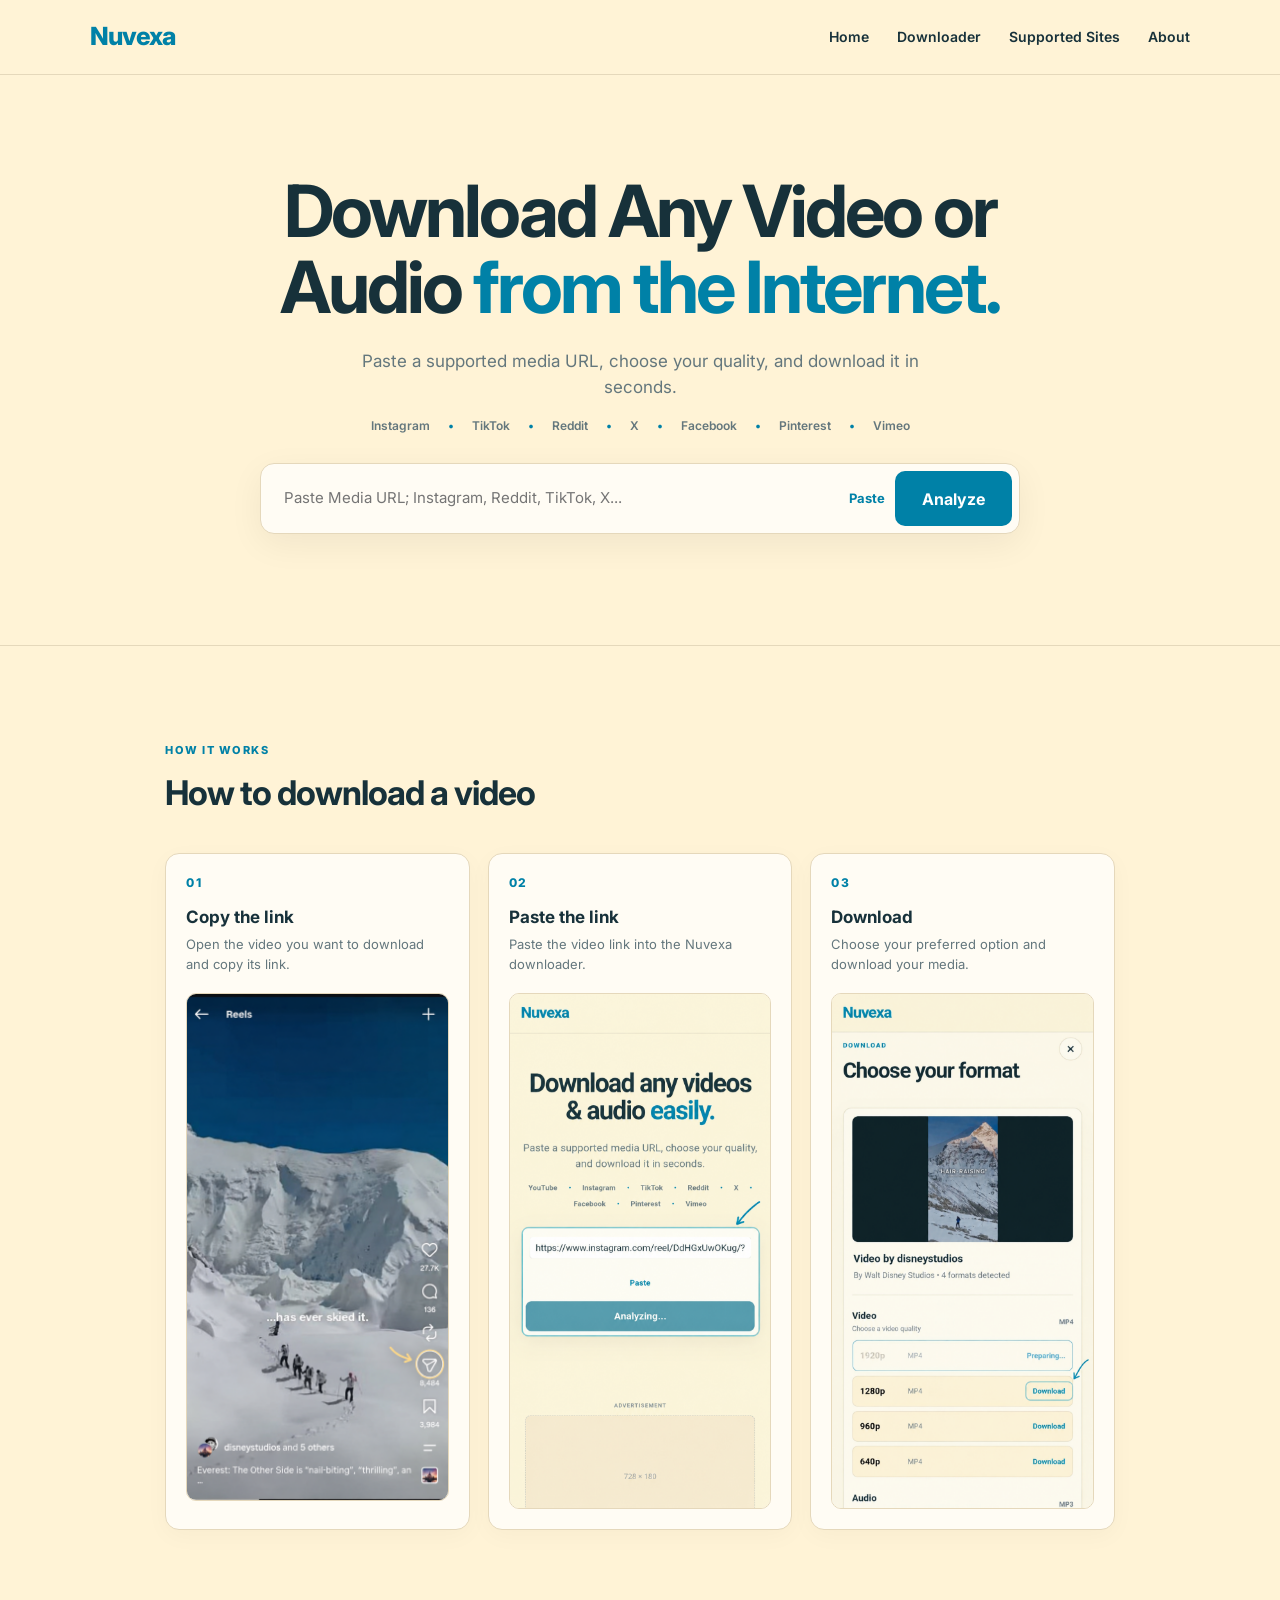
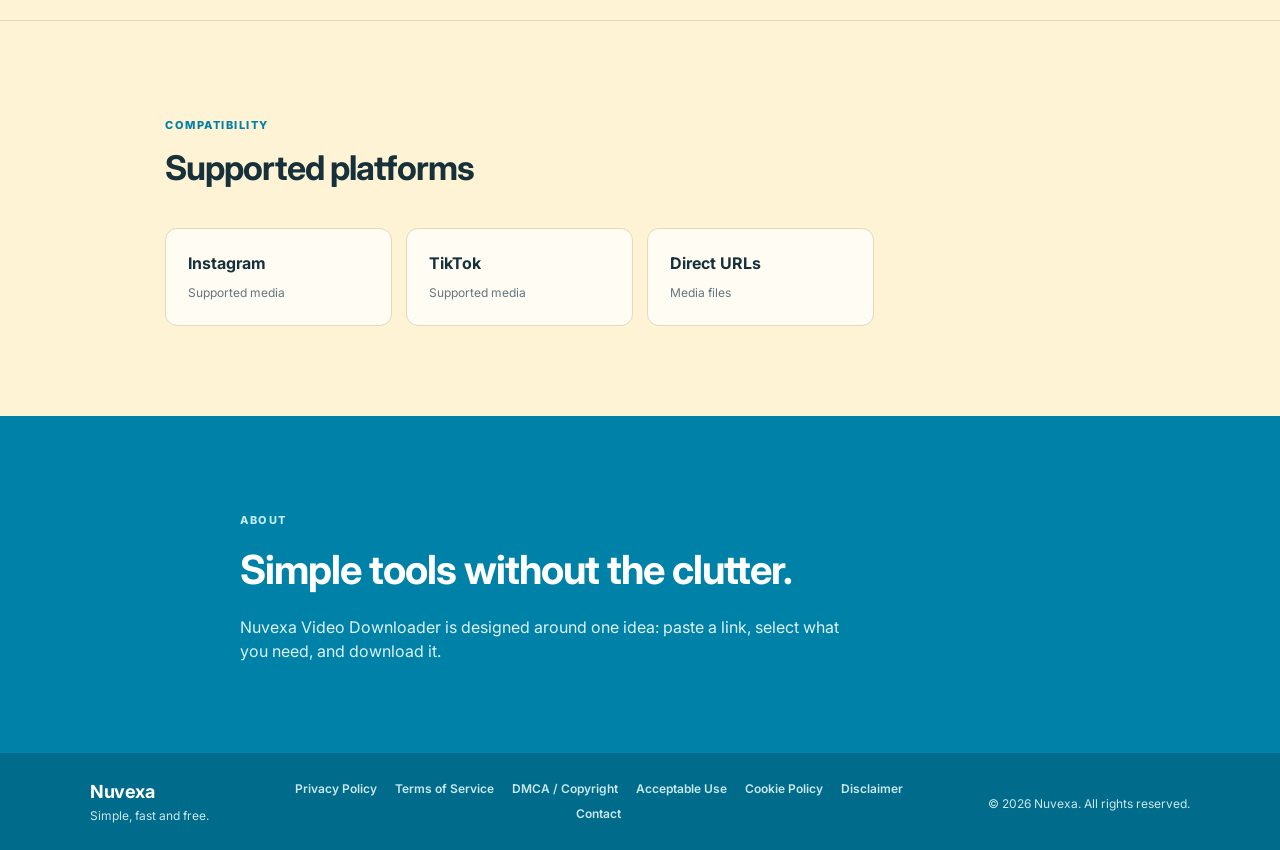
==== index.html @ edac776f "Update hero heading" ====
<!DOCTYPE html>
<html lang="en">

<head>
    <meta charset="UTF-8">
    <meta name="viewport" content="width=device-width, initial-scale=1.0">

    <title>Nuvexa — Download Videos & Audio | No Ads, No Sign Up</title>

    <meta
        name="description"
        content="Download supported videos and audio online with Nuvexa. No ads, no sign-up, and a simple, fast downloading experience."
    >

    <meta name="robots" content="index, follow">
    <meta name="author" content="Nuvexa">

    <link rel="canonical" href="https://nuvexa-video-downloader.onrender.com/">

    <link rel="stylesheet" href="style.css">

    <link rel="icon" type="image/png" href="logo.png">

    <!-- Google Fonts -->
    <link rel="preconnect" href="https://fonts.googleapis.com">
    <link rel="preconnect" href="https://fonts.gstatic.com" crossorigin>
    <link
        href="https://fonts.googleapis.com/css2?family=Inter:wght@400;500;600;700;800&display=swap"
        rel="stylesheet"
    >

    <!-- Open Graph -->
    <meta property="og:type" content="website">
    <meta property="og:title" content="Nuvexa — Download Videos & Audio">
    <meta
        property="og:description"
        content="A simple, fast and ad-free video and audio downloader with no sign-up required."
    >
    <meta property="og:url" content="https://nuvexa-video-downloader.onrender.com/">
    <meta property="og:site_name" content="Nuvexa">

    <!-- Google Analytics -->
    <script async src="https://www.googletagmanager.com/gtag/js?id=G-RE4LP6J27V"></script>

    <script>
        window.dataLayer = window.dataLayer || [];

        function gtag() {
            dataLayer.push(arguments);
        }

        gtag('js', new Date());
        gtag('config', 'G-RE4LP6J27V');
    </script>
</head>

<body>

    <!-- NAVBAR -->
    <header class="navbar">
        <div class="nav-container">

            <a href="#" class="logo">
                Nuvexa
            </a>

            <nav class="nav-links">
                <a href="#home">Home</a>
                <a href="#downloader">Downloader</a>
                <a href="#supported">Supported Sites</a>
                <a href="#about">About</a>
            </nav>

        </div>
    </header>


    <!-- HERO -->
    <main id="home">

        <section class="hero">

            <div class="hero-content">

                <h1>
                    Download Any Video or Audio
                    <span>from the Internet.</span>
                </h1>

                <p>
                    Paste a supported media URL, choose your quality,
                    and download it in seconds.
                </p>

                <div class="supported-inline">
                    <span>Instagram</span>
                    <span>TikTok</span>
                    <span>Reddit</span>
                    <span>X</span>
                    <span>Facebook</span>
                    <span>Pinterest</span>
                    <span>Vimeo</span>
                </div>


                <!-- URL SEARCH -->
                <div class="url-box" id="downloader">

    <input
        type="text"
        id="urlInput"
        placeholder="Paste Media URL; Instagram, Reddit, TikTok, X..."
        autocomplete="off"
    >

    <button
        type="button"
        id="pasteBtn"
        class="paste-button"
    >
        Paste
    </button>

    <button
        type="button"
        id="analyzeBtn"
    >
        Analyze
    </button>

</div>

                <p class="input-note"></p>

            </div>

        </section>


        <!-- DOWNLOAD RESULTS -->
        <!-- Hidden until Analyze succeeds -->
        <section
            class="results-section"
            id="results"
            style="display: none;"
        >

            <div class="section-container">

                <div class="section-heading results-heading">

                    <div>
                        <span>DOWNLOAD</span>

                        <h2>
                            Choose your format
                        </h2>
                    </div>

                    <!-- Back to URL search -->
                    <button
                        class="close-results"
                        id="closeResults"
                        type="button"
                        aria-label="Back to search"
                    >
                        ×
                    </button>

                </div>


                <div class="media-card">

                    <!-- VIDEO PREVIEW -->
                    <div class="preview-player">

                        <video
                            id="mediaPlayer"
                            controls
                            playsinline
                            preload="metadata"
                        ></video>

                        <div
                            class="player-placeholder"
                            id="playerPlaceholder"
                        >

                            <div class="player-placeholder-icon">
                                ▶
                            </div>

                            <span>
                                Preview will appear here
                            </span>

                        </div>

                    </div>


                    <!-- MEDIA INFO -->
                    <div class="media-info">

                        <h3 id="mediaTitle">
                            Media title
                        </h3>

                        <p id="mediaDetails">
                            Media details
                        </p>

                    </div>


                    <!-- VIDEO DOWNLOADS -->
                    <div class="download-group">

                        <div class="group-title">

                            <div>
                                <h3>Video</h3>

                                <span>
                                    Choose a video quality
                                </span>
                            </div>

                            <strong>
                                MP4
                            </strong>

                        </div>

                        <div class="download-options">
                            <!-- Generated by JavaScript -->
                        </div>

                    </div>


                    <!-- AUDIO DOWNLOADS -->
                    <div class="download-group">

                        <div class="group-title">

                            <div>
                                <h3>Audio</h3>

                                <span>
                                    Extract audio from the media
                                </span>
                            </div>

                            <strong>
                                MP3
                            </strong>

                        </div>

                        <div class="download-options">
                            <!-- Generated by JavaScript -->
                        </div>

                    </div>

                </div>

            </div>

        </section>


        <!-- HOW TO DOWNLOAD -->
<section class="how-to-section" id="how-to">
    <div class="section-container">

        <div class="section-heading">
            <span>HOW IT WORKS</span>
            <h2>How to download a video</h2>
        </div>

        <div class="how-to-grid">

            <!-- STEP 01 -->
            <div class="how-to-card">
                <div class="step-number">01</div>

                <div class="step-content">
                    <h3>Copy the link</h3>
                    <p>Open the video you want to download and copy its link.</p>
                </div>

                <div class="step-image">
                    <img
                        src="images/how-to-copy-link.png"
                        alt="Copy a video link"
                    >
                </div>
            </div>

            <!-- STEP 02 -->
            <div class="how-to-card">
                <div class="step-number">02</div>

                <div class="step-content">
                    <h3>Paste the link</h3>
                    <p>Paste the video link into the Nuvexa downloader.</p>
                </div>

                <div class="step-image">
                    <img
                        src="images/how-to-paste-link.png"
                        alt="Paste a video link into Nuvexa"
                    >
                </div>
            </div>

            <!-- STEP 03 -->
            <div class="how-to-card">
                <div class="step-number">03</div>

                <div class="step-content">
                    <h3>Download</h3>
                    <p>Choose your preferred option and download your media.</p>
                </div>

                <div class="step-image">
                    <img
                        src="images/how-to-download.png"
                        alt="Download a video from Nuvexa"
                    >
                </div>
            </div>

        </div>
    </div>
</section>


        <!-- SUPPORTED SITES -->
        <section
            class="supported-section"
            id="supported"
        >

            <div class="section-container">

                <div class="section-heading">

                    <span>
                        COMPATIBILITY
                    </span>

                    <h2>
                        Supported platforms
                    </h2>

                </div>


                <div class="platform-grid">


                    <div class="platform-card">
                        <strong>Instagram</strong>
                        <span>Supported media</span>
                    </div>

                    <div class="platform-card">
                        <strong>TikTok</strong>
                        <span>Supported media</span>
                    </div>

                    <div class="platform-card">
                        <strong>Direct URLs</strong>
                        <span>Media files</span>
                    </div>

                </div>

            </div>

        </section>


        <!-- ABOUT -->
        <section
            class="about-section"
            id="about"
        >

            <div class="section-container about-content">

                <span>
                    ABOUT
                </span>

                <h2>
                    Simple tools without the clutter.
                </h2>

                <p>
                    Nuvexa Video Downloader is designed around one idea:
                    paste a link, select what you need,
                    and download it.
                </p>

            </div>

        </section>

    </main>


    <!-- FOOTER -->
    <footer>

        <div class="footer-container">

            <div class="footer-brand">

                <strong>
                    Nuvexa
                </strong>

                <span>
                    Simple, fast and free.
                </span>

            </div>


            <div class="footer-links">

                <a href="privacy.html">
                    Privacy Policy
                </a>

                <a href="terms.html">
                    Terms of Service
                </a>

                <a href="copyright.html">
                    DMCA / Copyright
                </a>

                <a href="acceptable-use.html">
                    Acceptable Use
                </a>

                <a href="cookies.html">
                    Cookie Policy
                </a>

                <a href="disclaimer.html">
                    Disclaimer
                </a>

                <a href="contact.html">
                    Contact
                </a>

            </div>


            <div class="footer-bottom">

                <span>
                    © 2026 Nuvexa. All rights reserved.
                </span>

            </div>

        </div>

    </footer>


    <script src="script.js"></script>

</body>

</html>
---- style.css ----
/* =========================
   VARIABLES
========================= */

:root {
    --cream: #FFF3D6;
    --cream-dark: #F5E4BE;
    --blue: #0081A7;
    --blue-dark: #006B8A;
    --text: #17313A;
    --muted: #64777D;
    --white: #FFFCF4;
    --border: #E5D8BB;
}


/* =========================
   RESET
========================= */

* {
    margin: 0;
    padding: 0;
    box-sizing: border-box;
}

html {
    scroll-behavior: smooth;
}

body {
    font-family: "Inter", sans-serif;
    background: var(--cream);
    color: var(--text);
    line-height: 1.5;
}
button,
input {
    font: inherit;
}

a {
    color: inherit;
    text-decoration: none;
}


/* =========================
   NAVBAR
========================= */

.navbar {
    width: 100%;
    background: var(--cream);
    border-bottom: 1px solid var(--border);

    position: sticky;
    top: 0;
    z-index: 100;
}

.nav-container {
    max-width: 1150px;
    margin: auto;
    padding: 18px 25px;

    display: flex;
    align-items: center;
    justify-content: space-between;
}

.logo {
    color: var(--blue);

    font-size: 25px;
    font-weight: 800;
    letter-spacing: -1px;
}

.nav-links {
    display: flex;
    gap: 28px;
}

.nav-links a {
    color: var(--text);

    font-size: 14px;
    font-weight: 600;
}

.nav-links a:hover {
    color: var(--blue);
}


/* =========================
   HERO
========================= */

.hero {
    min-height: 570px;

    display: flex;
    align-items: center;
    justify-content: center;

    padding: 80px 25px;
}

.hero-content {
    width: 100%;
    max-width: 850px;

    text-align: center;
}

.badge {
    display: inline-block;

    padding: 7px 13px;
    margin-bottom: 22px;

    border-radius: 50px;

    background: #D9F0F3;
    color: var(--blue);

    font-size: 12px;
    font-weight: 800;
    letter-spacing: 1px;
}

.hero h1 {
    max-width: 750px;
    margin: auto;

    font-size: clamp(42px, 7vw, 72px);
    line-height: 1.05;
    letter-spacing: -3px;
}

.hero h1 span {
    color: var(--blue);
}

.hero p {
    max-width: 600px;

    margin: 25px auto 35px;

    color: var(--muted);

    font-size: 17px;
}


/* =========================
   SUPPORTED PLATFORMS INLINE
========================= */

.supported-inline {
    display: flex;
    justify-content: center;
    align-items: center;
    flex-wrap: wrap;

    gap: 8px 18px;

    margin: -18px auto 28px;

    color: var(--muted);

    font-size: 12px;
    font-weight: 600;
}

.supported-inline span:not(:last-child)::after {
    content: "•";

    margin-left: 18px;

    color: var(--blue);
}


/* =========================
   URL BOX
========================= */

.url-box {
    max-width: 760px;
    margin: auto;

    padding: 7px;

    display: flex;

    background: var(--white);

    border: 1px solid var(--border);
    border-radius: 14px;

    box-shadow: 0 10px 35px rgba(0, 0, 0, 0.06);
}

.url-box input {
    flex: 1;

    min-width: 0;

    padding: 16px;

    border: none;
    outline: none;

    background: transparent;

    color: var(--text);

    font-size: 15px;
}

.url-box button {
    padding: 0 27px;

    border: none;
    border-radius: 10px;

    background: var(--blue);
    color: white;

    font-weight: 700;

    cursor: pointer;

    transition: 0.2s;
}

.url-box button:hover {
    background: var(--blue-dark);
}

.url-box button:disabled {
    opacity: 0.65;
    cursor: wait;
}

.input-note {
    margin-top: 12px !important;
    margin-bottom: 0 !important;

    font-size: 12px !important;
}


/* =========================
   GENERAL SECTIONS
========================= */

.section-container {
    max-width: 1000px;
    margin: auto;

    padding: 90px 25px;
}

.section-heading {
    margin-bottom: 35px;
}

.section-heading span,
.about-content > span {
    color: var(--blue);

    font-size: 11px;
    font-weight: 800;
    letter-spacing: 1.5px;
}

.section-heading h2 {
    margin-top: 7px;

    font-size: 34px;
    letter-spacing: -1px;
}


/* =========================
   RESULTS
========================= */

.results-section {
    background: #FFF9EA;

    border-top: 1px solid var(--border);
    border-bottom: 1px solid var(--border);
}


/* =========================
   RESULTS HEADING
========================= */

.results-heading {
    display: flex;
    align-items: center;
    justify-content: space-between;

    gap: 20px;
}


/* =========================
   CLOSE / BACK BUTTON
========================= */

.close-results {
    width: 42px;
    height: 42px;

    flex-shrink: 0;

    display: flex;
    align-items: center;
    justify-content: center;

    border: 1px solid var(--border);
    border-radius: 50%;

    background: var(--white);
    color: var(--text);

    font-size: 27px;
    font-weight: 400;
    line-height: 1;

    cursor: pointer;

    transition:
        background 0.2s ease,
        border-color 0.2s ease,
        color 0.2s ease,
        transform 0.2s ease;
}

.close-results:hover {
    background: var(--cream);

    border-color: var(--blue);

    color: var(--blue);

    transform: rotate(90deg);
}

.close-results:active {
    transform: rotate(90deg) scale(0.94);
}


/* =========================
   MEDIA CARD
========================= */

.media-card {
    max-width: 850px;
    margin: auto;

    padding: 24px;

    background: var(--white);

    border: 1px solid var(--border);
    border-radius: 18px;

    box-shadow: 0 8px 30px rgba(0, 0, 0, 0.04);
}


/* =========================
   VIDEO PLAYER
========================= */

.preview-player {
    position: relative;

    width: 100%;
    aspect-ratio: 16 / 9;

    overflow: hidden;

    background: #10262D;

    border-radius: 14px;
}

.preview-player video {
    width: 100%;
    height: 100%;

    display: block;

    object-fit: contain;

    background: #10262D;
}

.player-placeholder {
    position: absolute;
    inset: 0;

    display: flex;
    flex-direction: column;
    align-items: center;
    justify-content: center;

    gap: 12px;

    background: #10262D;

    color: #D8E7E9;

    pointer-events: none;
}

.player-placeholder-icon {
    width: 58px;
    height: 58px;

    display: flex;
    align-items: center;
    justify-content: center;

    padding-left: 3px;

    border-radius: 50%;

    background: var(--blue);

    color: white;

    font-size: 22px;
}

.player-placeholder span {
    font-size: 13px;
}


/* =========================
   MEDIA INFO
========================= */

.media-info {
    padding: 22px 2px 24px;

    border-bottom: 1px solid var(--border);
}

.media-info h3 {
    margin-bottom: 6px;

    font-size: 20px;
    line-height: 1.3;
}

.media-info p {
    color: var(--muted);

    font-size: 13px;
}


/* =========================
   DOWNLOAD GROUP
========================= */

.download-group {
    padding-top: 24px;
}

.group-title {
    display: flex;
    justify-content: space-between;
    align-items: center;

    margin-bottom: 10px;
}

.group-title h3 {
    font-size: 15px;
}

.group-title span {
    display: block;

    margin-top: 2px;

    color: var(--muted);

    font-size: 11px;
}

.group-title > strong {
    color: var(--muted);

    font-size: 11px;
    font-weight: 700;
}


/* =========================
   DOWNLOAD OPTIONS
========================= */

.download-options {
    display: flex;
    flex-direction: column;

    gap: 7px;
}

.download-option {
    width: 100%;
    min-height: 52px;

    padding: 10px 14px;

    display: flex;
    align-items: center;
    justify-content: space-between;

    background: var(--cream);

    border: 1px solid var(--border);
    border-radius: 9px;

    cursor: pointer;

    text-align: left;

    transition:
        border-color 0.2s,
        background 0.2s,
        transform 0.2s;
}

.download-option:hover {
    border-color: var(--blue);

    background: #FFF8E8;

    transform: translateX(2px);
}

.download-option:disabled {
    opacity: 0.6;

    cursor: wait;

    transform: none;
}

.download-option > div {
    display: flex;
    align-items: center;

    gap: 12px;
}

.download-option strong {
    min-width: 75px;

    font-size: 14px;
}

.download-option small {
    color: var(--muted);

    font-size: 11px;
}

.download-option > span {
    color: var(--blue);

    font-size: 12px;
    font-weight: 700;
}


/* =========================
   ADVERTISEMENT
========================= */

.ad-section {
    padding: 35px 25px;

    background: var(--cream);
}

.ad-container {
    max-width: 850px;
    margin: auto;

    text-align: center;
}

.ad-container > span {
    display: block;

    margin-bottom: 8px;

    color: #8A9699;

    font-size: 9px;
    font-weight: 700;
    letter-spacing: 1px;
}

.ad-placeholder {
    min-height: 200px;

    display: flex;
    align-items: center;
    justify-content: center;

    border: 1px dashed #BCCACC;
    border-radius: 8px;

    background: #F8EACB;

    color: #9AA6A8;

    font-size: 12px;
}


/* =========================
   SUPPORTED PLATFORMS
========================= */

.platform-grid {
    display: grid;

    grid-template-columns: repeat(4, 1fr);

    gap: 14px;
}

.platform-card {
    padding: 22px;

    background: var(--white);

    border: 1px solid var(--border);
    border-radius: 12px;
}

.platform-card strong {
    display: block;

    margin-bottom: 4px;
}

.platform-card span {
    color: var(--muted);

    font-size: 12px;
}


/* =========================
   ABOUT
========================= */

.about-section {
    background: var(--blue);

    color: white;
}

.about-content {
    max-width: 850px;
}

.about-content > span {
    color: #BCECF5;
}

.about-content h2 {
    max-width: 650px;

    margin: 10px 0 15px;

    font-size: 40px;
    letter-spacing: -1px;
}

.about-content p {
    max-width: 600px;

    color: #DDF3F7;
}


/* =========================
   FOOTER
========================= */

footer {
    background: #006B8A;

    color: white;
}

.footer-container {
    max-width: 1150px;
    margin: auto;

    padding: 25px;

    display: flex;
    justify-content: space-between;
    align-items: center;
}

.footer-container span {
    color: #C8E8ED;

    font-size: 12px;
}


/* =========================
   MOBILE
========================= */

@media (max-width: 700px) {

    .nav-container {
        padding: 15px 18px;
    }

    .nav-links {
        display: none;
    }


    .hero {
        min-height: 520px;

        padding: 60px 18px;
    }

    .hero h1 {
        letter-spacing: -2px;
    }


    .url-box {
        flex-direction: column;

        gap: 7px;

        padding: 7px;
    }

    .url-box button {
        min-height: 50px;
    }


    .section-container {
        padding: 65px 18px;
    }


    /* Results */

    .results-heading {
        align-items: flex-start;
    }

    .close-results {
        width: 38px;
        height: 38px;

        font-size: 24px;
    }


    .media-card {
        padding: 14px;

        border-radius: 14px;
    }

    .preview-player {
        border-radius: 10px;
    }


    .media-info {
        padding: 18px 2px 20px;
    }

    .media-info h3 {
        font-size: 17px;
    }


    .download-option {
        min-height: 50px;

        padding: 9px 12px;
    }

    .download-option strong {
        min-width: 65px;
    }


    .platform-grid {
        grid-template-columns: 1fr 1fr;
    }


    .about-content h2 {
        font-size: 32px;
    }


    .footer-container {
        flex-direction: column;

        gap: 10px;

        text-align: center;
    }

}

/* =========================
   MORE VIDEO QUALITIES
   ========================= */

.more-quality-button {
    width: 100%;
    min-height: 42px;
    margin-top: 6px;
    padding: 9px 14px;

    background: transparent;
    border: 1px solid var(--border);
    border-radius: 9px;

    color: var(--blue);
    font-size: 13px;
    font-weight: 700;

    cursor: pointer;

    transition:
        background 0.2s ease,
        border-color 0.2s ease;
}

.more-quality-button:hover {
    background: var(--cream);
    border-color: var(--blue);
}

.more-quality-options {
    display: flex;
    flex-direction: column;
    gap: 7px;
    margin-top: 7px;
}

/* =========================
   LEGAL PAGES
========================= */

.legal-section {
    min-height: calc(100vh - 160px);

    background: var(--cream);
}

.legal-content {
    max-width: 850px;
}

.legal-content > span {
    display: block;

    margin-bottom: 8px;

    color: var(--blue);

    font-size: 11px;
    font-weight: 800;
    letter-spacing: 1.5px;
}

.legal-content h1 {
    margin-bottom: 8px;

    font-size: clamp(38px, 6vw, 58px);
    line-height: 1.08;
    letter-spacing: -2px;
}

.legal-updated {
    margin-bottom: 45px;

    color: var(--muted);

    font-size: 13px;
}

.legal-content h2 {
    margin-top: 38px;
    margin-bottom: 12px;

    font-size: 21px;
    line-height: 1.3;
}

.legal-content p {
    max-width: 760px;

    margin-bottom: 16px;

    color: var(--muted);

    font-size: 14px;
    line-height: 1.75;
}

.legal-content ul {
    max-width: 760px;

    margin: 0 0 18px 20px;

    color: var(--muted);

    font-size: 14px;
    line-height: 1.75;
}

.legal-content li {
    margin-bottom: 8px;
}

.legal-content a {
    color: var(--blue);

    font-weight: 600;
}

.legal-content a:hover {
    color: var(--blue-dark);

    text-decoration: underline;
}


/* =========================
   LEGAL FOOTER
========================= */

.footer-brand {
    display: flex;
    flex-direction: column;
    gap: 2px;
}

.footer-brand strong {
    font-size: 18px;
    letter-spacing: -0.5px;
}

.footer-links {
    display: flex;
    flex-wrap: wrap;
    justify-content: center;

    gap: 7px 18px;

    max-width: 650px;
}

.footer-links a {
    color: #C8E8ED;

    font-size: 12px;
    font-weight: 600;

    transition: color 0.2s ease;
}

.footer-links a:hover {
    color: white;
}

.footer-bottom {
    text-align: right;
}

.footer-bottom span {
    white-space: nowrap;
}


/* =========================
   LEGAL MOBILE
========================= */

@media (max-width: 700px) {

    .legal-section {
        min-height: auto;
    }

    .legal-content h1 {
        letter-spacing: -1.5px;
    }

    .legal-updated {
        margin-bottom: 35px;
    }

    .legal-content h2 {
        margin-top: 32px;

        font-size: 19px;
    }

    .legal-content p,
    .legal-content ul {
        font-size: 13px;
    }

    .footer-links {
        gap: 8px 14px;
    }

    .footer-bottom {
        text-align: center;
    }

    .footer-bottom span {
        white-space: normal;
    }

}

/* =========================
   PASTE BUTTON
========================= */

.paste-button {
    padding: 0 10px;

    border: none;
    border-radius: 0;

    background: transparent;
    color: var(--blue);

    font-size: 13px;
    font-weight: 700;

    cursor: pointer;

    transition: color 0.2s ease;
}

.paste-button:hover {
    background: transparent;
    color: var(--blue-dark);
}

.paste-button:active {
    transform: scale(0.97);
}


/* =========================
   PASTE BUTTON - MOBILE
========================= */

@media (max-width: 700px) {

    .paste-button {
        width: 100%;
        min-height: 45px;

        border: none;
    }

}

/* =========================
   PASTE TEXT BUTTON
========================= */

.url-box .paste-button {
    min-width: auto;
    padding: 0 10px;

    border: none;
    border-radius: 0;

    background: transparent;
    color: var(--blue);

    font-size: 13px;
    font-weight: 700;

    cursor: pointer;

    transition: color 0.2s ease;
}

.url-box .paste-button:hover {
    background: transparent;
    border: none;
    color: var(--blue-dark);
}

.url-box .paste-button:active {
    transform: scale(0.97);
}


/* Mobile */

@media (max-width: 700px) {

    .url-box .paste-button {
        width: 100%;
        min-height: 45px;
        padding: 0;

        background: transparent;
        border: none;
    }

    .url-box .paste-button:hover {
        background: transparent;
        border: none;
    }

}

 /* =========================
    HOW TO DOWNLOAD
 ========================= */

.how-to-section {
    background: var(--cream);
    border-top: 1px solid var(--border);
    border-bottom: 1px solid var(--border);
}

.how-to-grid {
    display: grid;
    grid-template-columns: repeat(3, 1fr);
    gap: 18px;
}

.how-to-card {
    padding: 20px;
    background: var(--white);
    border: 1px solid var(--border);
    border-radius: 14px;
    box-shadow: 0 6px 24px rgba(0, 0, 0, 0.03);
}

.step-number {
    margin-bottom: 14px;
    color: var(--blue);
    font-size: 12px;
    font-weight: 800;
    letter-spacing: 1.5px;
}

.step-content h3 {
    margin-bottom: 6px;
    font-size: 17px;
    line-height: 1.3;
}

.step-content p {
    margin-bottom: 18px;
    color: var(--muted);
    font-size: 13px;
    line-height: 1.6;
}

.step-image {
    width: 100%;
    overflow: hidden;
    border: 1px solid var(--border);
    border-radius: 10px;
    background: #F8EACB;
}

.step-image img {
    width: 100%;
    height: auto;
    display: block;
}

/* =========================
   HOW TO DOWNLOAD - MOBILE
 ========================= */

@media (max-width: 700px) {

    .how-to-grid {
        grid-template-columns: 1fr;
        gap: 14px;
    }

    .how-to-card {
        padding: 16px;
    }

    .step-number {
        margin-bottom: 10px;
    }

    .step-content h3 {
        font-size: 16px;
    }

    .step-content p {
        margin-bottom: 14px;
        font-size: 12px;
    }
}
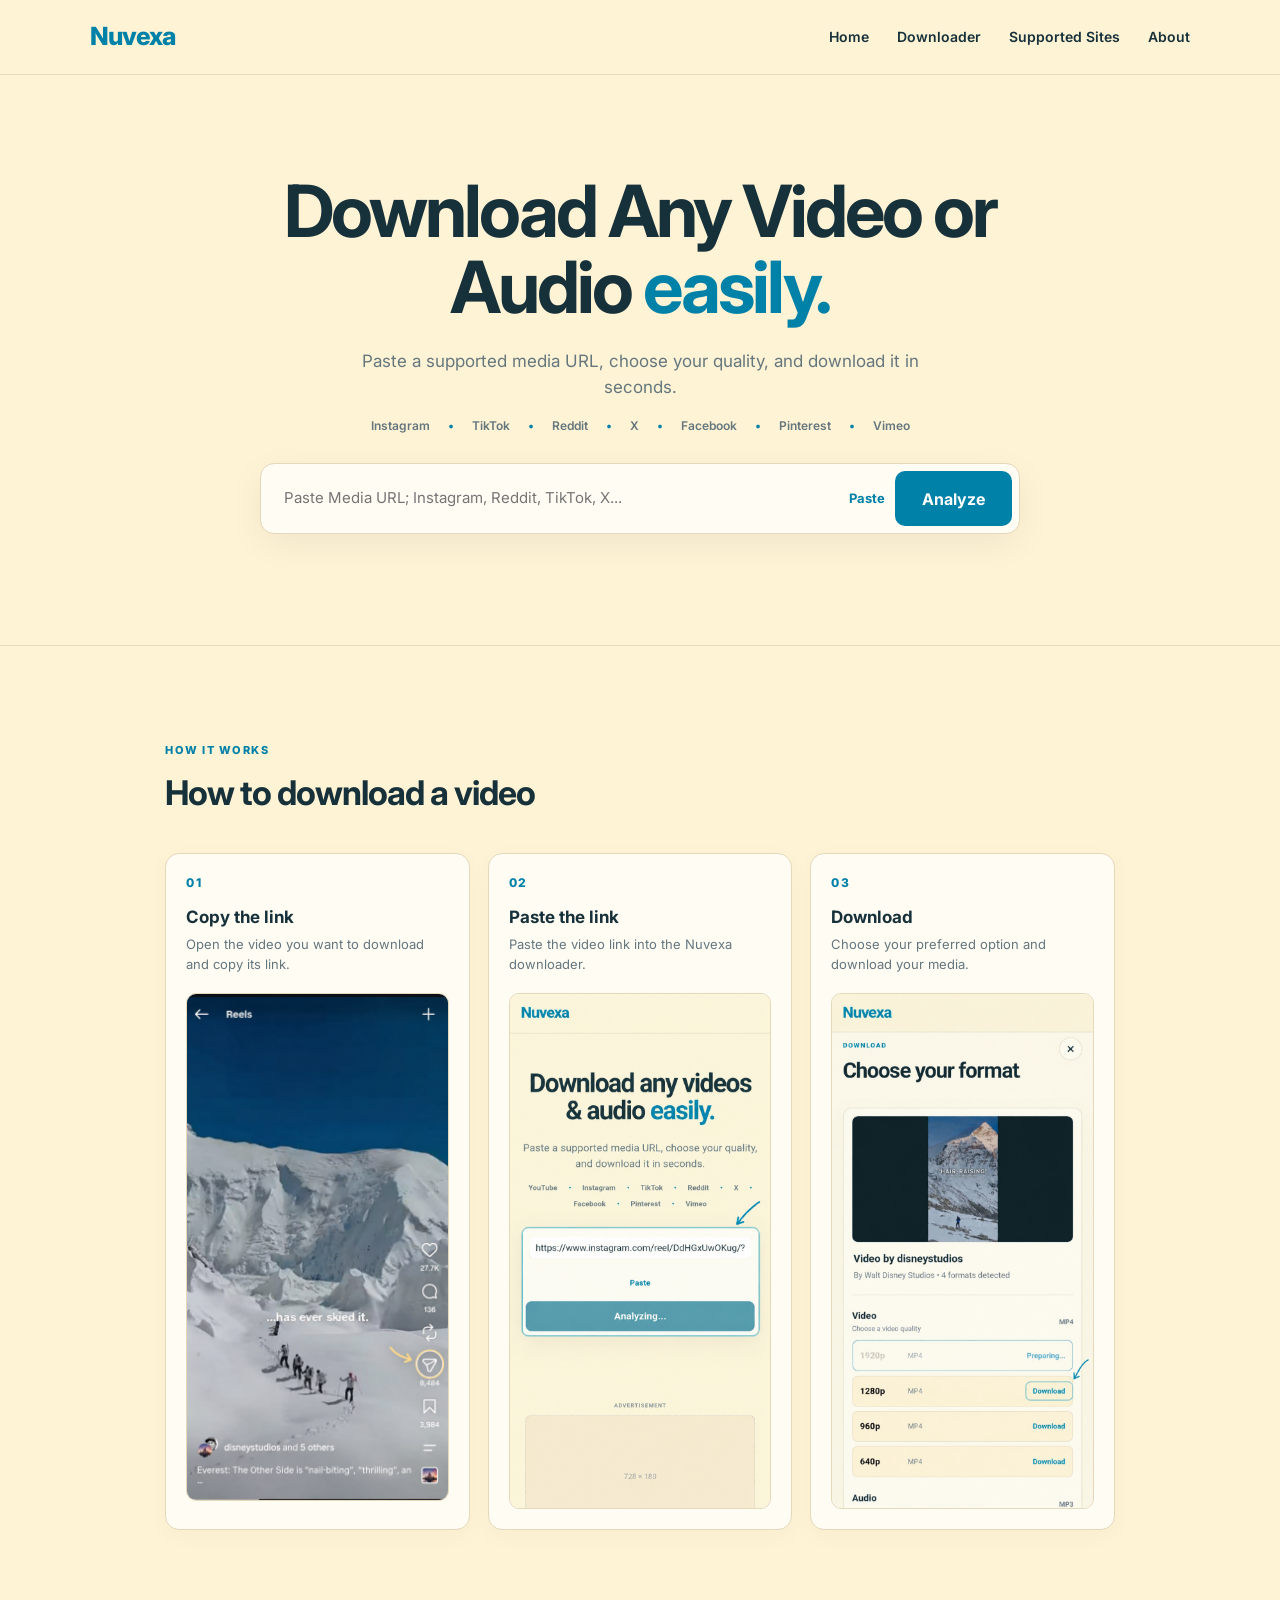
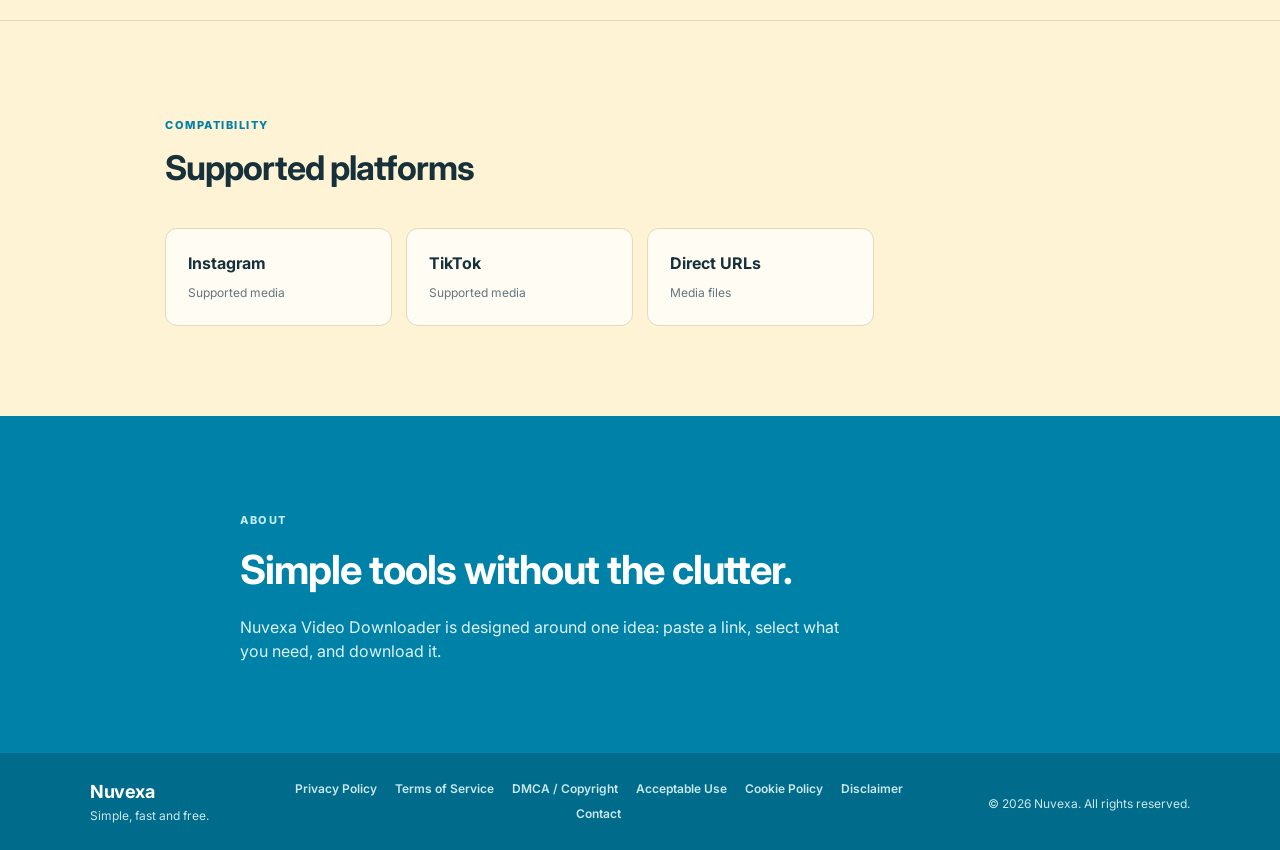
==== commit 5eb45b09: "Update hero heading" ====
--- a/index.html
+++ b/index.html
@@ -84,7 +84,7 @@
 
                 <h1>
                     Download Any Video or Audio
-                    <span>from the Internet.</span>
+                    <span>easily.</span>
                 </h1>
 
                 <p>
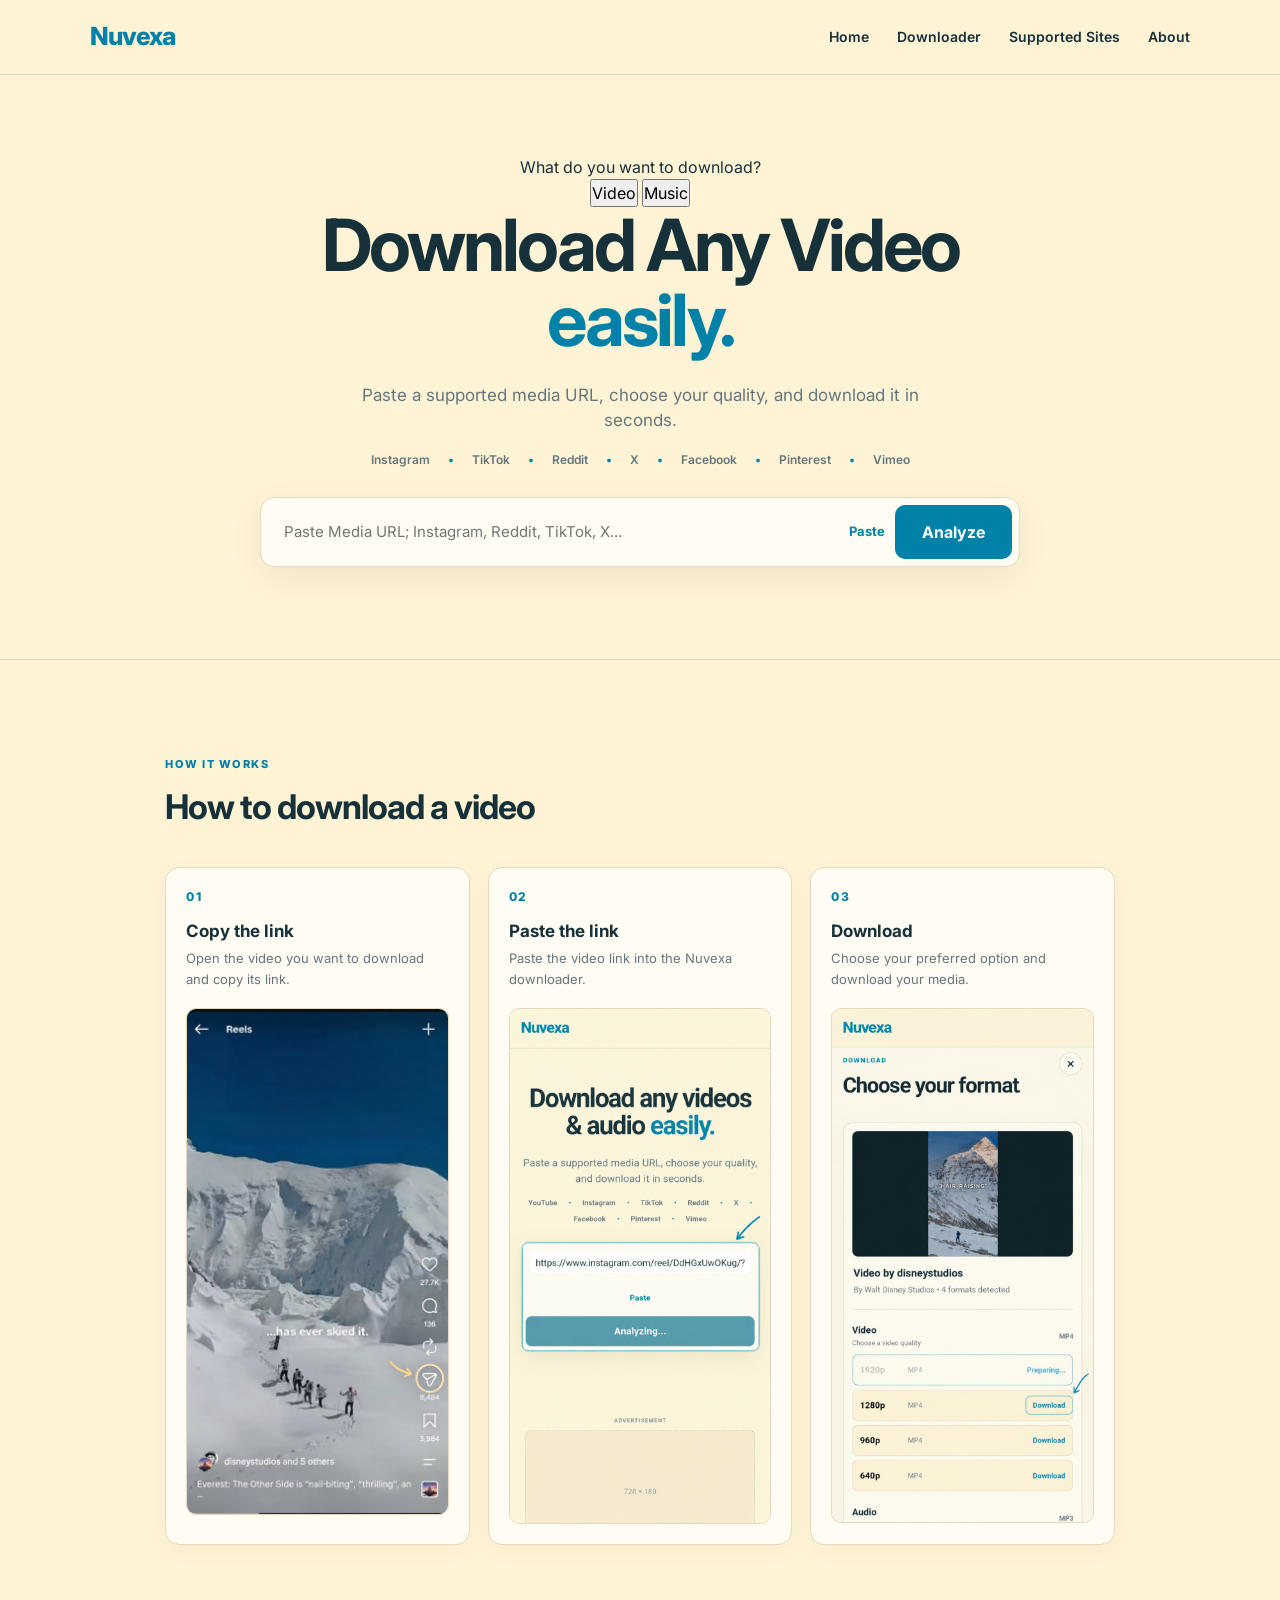
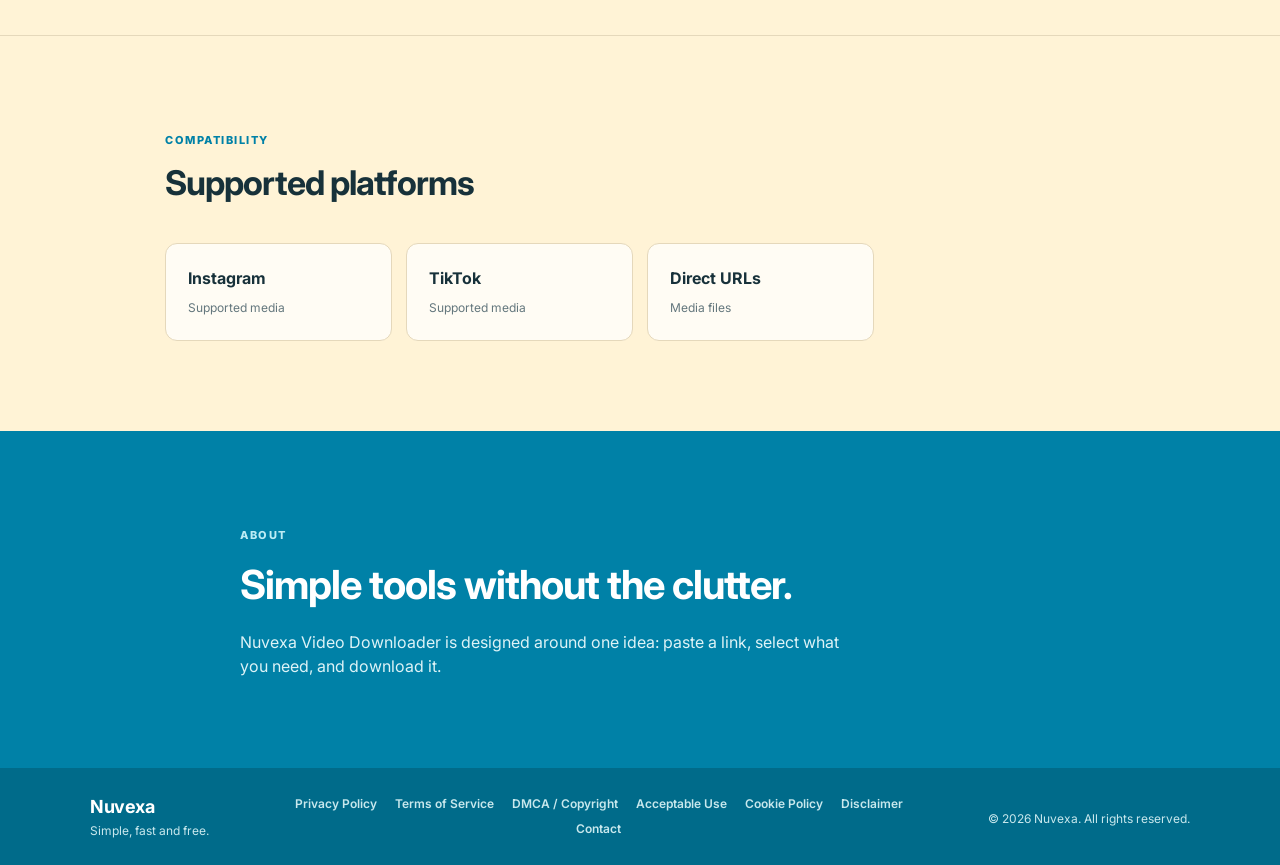
==== commit ae434d70: "Add TinyAdz advertising script" ====
--- a/index.html
+++ b/index.html
@@ -79,58 +79,133 @@
     <main id="home">
 
         <section class="hero">
-
-            <div class="hero-content">
-
-                <h1>
-                    Download Any Video or Audio
-                    <span>easily.</span>
-                </h1>
-
-                <p>
-                    Paste a supported media URL, choose your quality,
-                    and download it in seconds.
-                </p>
-
-                <div class="supported-inline">
-                    <span>Instagram</span>
-                    <span>TikTok</span>
-                    <span>Reddit</span>
-                    <span>X</span>
-                    <span>Facebook</span>
-                    <span>Pinterest</span>
-                    <span>Vimeo</span>
-                </div>
-
-
-                <!-- URL SEARCH -->
-                <div class="url-box" id="downloader">
-
-    <input
-        type="text"
-        id="urlInput"
-        placeholder="Paste Media URL; Instagram, Reddit, TikTok, X..."
-        autocomplete="off"
-    >
-
-    <button
-        type="button"
-        id="pasteBtn"
-        class="paste-button"
-    >
-        Paste
-    </button>
-
-    <button
-        type="button"
-        id="analyzeBtn"
-    >
-        Analyze
-    </button>
+    <div class="hero-content">
+
+        <div class="download-type">
+            <span class="download-type-label">
+                What do you want to download?
+            </span>
+
+            <div class="download-type-buttons">
+                <button
+                    type="button"
+                    class="download-type-button active"
+                    data-type="video"
+                >
+                    Video
+                </button>
+
+                <button
+                    type="button"
+                    class="download-type-button"
+                    data-type="music"
+                >
+                    Music
+                </button>
+            </div>
+        </div>
+
+        <div class="downloader-mode video-mode" id="videoMode">
+
+    <h1>
+        Download Any Video
+        <span>easily.</span>
+    </h1>
+
+    <p>
+        Paste a supported media URL, choose your quality,
+        and download it in seconds.
+    </p>
+
+    <div class="supported-inline">
+        <span>Instagram</span>
+        <span>TikTok</span>
+        <span>Reddit</span>
+        <span>X</span>
+        <span>Facebook</span>
+        <span>Pinterest</span>
+        <span>Vimeo</span>
+    </div>
+
+    <div class="url-box" id="downloader">
+        <input
+            type="text"
+            id="urlInput"
+            placeholder="Paste Media URL; Instagram, Reddit, TikTok, X..."
+            autocomplete="off"
+        >
+
+        <button
+            type="button"
+            id="pasteBtn"
+            class="paste-button"
+        >
+            Paste
+        </button>
+
+        <button
+            type="button"
+            id="analyzeBtn"
+        >
+            Analyze
+        </button>
+    </div>
+
+    <p class="input-note"></p>
 
 </div>
 
-                <p class="input-note"></p>
+
+<div
+    class="downloader-mode music-mode"
+    id="musicMode"
+    style="display: none;"
+>
+
+    <h1>
+        Download Any Music
+        <span>easily.</span>
+    </h1>
+
+    <p>
+        Paste a Spotify link and download the track
+        in your preferred audio format.
+    </p>
+
+    <div class="supported-inline">
+        <span>Spotify</span>
+    </div>
+
+    <div class="url-box">
+        <input
+            type="text"
+            id="musicUrlInput"
+            placeholder="Paste Spotify track, album or playlist URL..."
+            autocomplete="off"
+        >
+
+        <button
+            type="button"
+            id="musicPasteBtn"
+            class="paste-button"
+        >
+            Paste
+        </button>
+
+        <button
+            type="button"
+            id="musicAnalyzeBtn"
+        >
+            Analyze
+        </button>
+    </div>
+
+    <p
+        class="input-note"
+        id="musicInputNote"
+    ></p>
+
+</div>
 
             </div>
 
@@ -145,29 +220,29 @@
             style="display: none;"
         >
 
-            <div class="section-container">
-
-                <div class="section-heading results-heading">
-
-                    <div>
-                        <span>DOWNLOAD</span>
-
-                        <h2>
-                            Choose your format
-                        </h2>
-                    </div>
-
-                    <!-- Back to URL search -->
-                    <button
-                        class="close-results"
-                        id="closeResults"
-                        type="button"
-                        aria-label="Back to search"
-                    >
-                        ×
-                    </button>
-
-                </div>
+            <div class="section-heading results-heading">
+    <div>
+        <span>DOWNLOAD</span>
+        <h2>
+            Choose your format
+        </h2>
+    </div>
+
+    <div class="results-actions">
+        <span class="download-another-text">
+            Download another video
+        </span>
+
+        <button
+            class="close-results"
+            id="closeResults"
+            type="button"
+            aria-label="Download another video"
+        >
+            ×
+        </button>
+    </div>
+</div>
 
 
                 <div class="media-card">
@@ -272,6 +347,159 @@
         </section>
 
 
+        <!-- MUSIC DOWNLOAD RESULTS -->
+        <section
+            class="music-results-section"
+            id="musicResults"
+            style="display: none;"
+        >
+
+            <div class="section-heading results-heading">
+
+                <div>
+                    <span>DOWNLOAD</span>
+
+                    <h2>
+                        Your music
+                    </h2>
+                </div>
+
+                <div class="results-actions">
+
+                    <span class="download-another-text">
+                        Download another track
+                    </span>
+
+                    <button
+                        class="close-results"
+                        id="closeMusicResults"
+                        type="button"
+                        aria-label="Download another track"
+                    >
+                        ×
+                    </button>
+
+                </div>
+
+            </div>
+
+
+            <div class="media-card music-card">
+
+                <div class="music-track-info">
+
+                    <img
+                        id="musicThumbnail"
+                        class="music-thumbnail"
+                        src=""
+                        alt="Album artwork"
+                    >
+
+                    <div class="music-track-details">
+
+                        <h3 id="musicTitle">
+                            Track title
+                        </h3>
+
+                        <p id="musicArtist">
+                            Artist
+                        </p>
+
+                    </div>
+
+                </div>
+
+
+                <div class="download-group">
+
+                    <div class="group-title">
+
+                        <div>
+
+                            <h3>
+                                Audio
+                            </h3>
+
+                            <span>
+                                Choose your format and quality
+                            </span>
+
+                        </div>
+
+                        <strong>
+                            AUDIO
+                        </strong>
+
+                    </div>
+
+
+                    <div class="music-download-controls">
+
+                        <select id="musicFormat">
+
+                            <option value="mp3">
+                                MP3
+                            </option>
+
+                            <option value="m4a">
+                                M4A
+                            </option>
+
+                            <option value="opus">
+                                Opus
+                            </option>
+
+                            <option value="ogg">
+                                OGG
+                            </option>
+
+                            <option value="flac">
+                                FLAC
+                            </option>
+
+                            <option value="wav">
+                                WAV
+                            </option>
+
+                        </select>
+
+
+                        <select id="musicBitrate">
+
+                            <option value="128k">
+                                128 kbps
+                            </option>
+
+                            <option value="192k">
+                                192 kbps
+                            </option>
+
+                            <option value="320k" selected>
+                                320 kbps
+                            </option>
+
+                        </select>
+
+
+                        <button
+                            type="button"
+                            id="musicDownloadBtn"
+                        >
+                            Download
+                        </button>
+
+                    </div>
+
+                </div>
+
+            </div>
+
+        </section>
+
+
+        <!-- HOW TO DOWNLOAD -->
+
+
         <!-- HOW TO DOWNLOAD -->
 <section class="how-to-section" id="how-to">
     <div class="section-container">
@@ -478,8 +706,15 @@
     </footer>
 
 
-    <script src="script.js"></script>
+        <script src="script.js"></script>
+
+    <!-- TinyAdz -->
+    <script
+        src="https://cdn.apitiny.net/scripts/v2.0/main.js"
+        data-site-id="6ab5f8d38802749077e4e3c0"
+        data-test-mode="false"
+        async
+    ></script>
 
 </body>
-
 </html>
--- a/style.css
+++ b/style.css
@@ -306,10 +306,25 @@
     display: flex;
     align-items: center;
     justify-content: space-between;
-
     gap: 20px;
-}
-
+    max-width: 850px;
+    margin-left: auto;
+    margin-right: auto;
+}
+
+.results-actions {
+    display: flex;
+    align-items: center;
+    gap: 10px;
+    flex-shrink: 0;
+}
+
+.download-another-text {
+    color: var(--muted);
+    font-size: 12px;
+    font-weight: 600;
+    white-space: nowrap;
+}
 
 /* =========================
    CLOSE / BACK BUTTON
@@ -776,18 +791,50 @@
     }
 
 
-    /* Results */
-
-    .results-heading {
-        align-items: flex-start;
-    }
-
-    .close-results {
-        width: 38px;
-        height: 38px;
-
-        font-size: 24px;
-    }
+       /* Results */
+.results-heading {
+    display: flex;
+    align-items: center;
+    justify-content: space-between;
+    gap: 12px;
+}
+
+.results-heading > div:first-child {
+    min-width: 0;
+}
+
+.results-heading > div:first-child > span {
+    display: block;
+    margin-bottom: 4px;
+    font-size: 11px;
+    line-height: 1;
+}
+
+.results-heading h2 {
+    font-size: 20px;
+    line-height: 1.15;
+    white-space: nowrap;
+}
+
+.results-actions {
+    display: flex;
+    align-items: center;
+    gap: 8px;
+    flex-shrink: 0;
+}
+
+.download-another-text {
+    font-size: 10px;
+    line-height: 1.2;
+    white-space: nowrap;
+}
+
+.close-results {
+    width: 38px;
+    height: 38px;
+    font-size: 24px;
+    flex-shrink: 0;
+}
 
 
     .media-card {
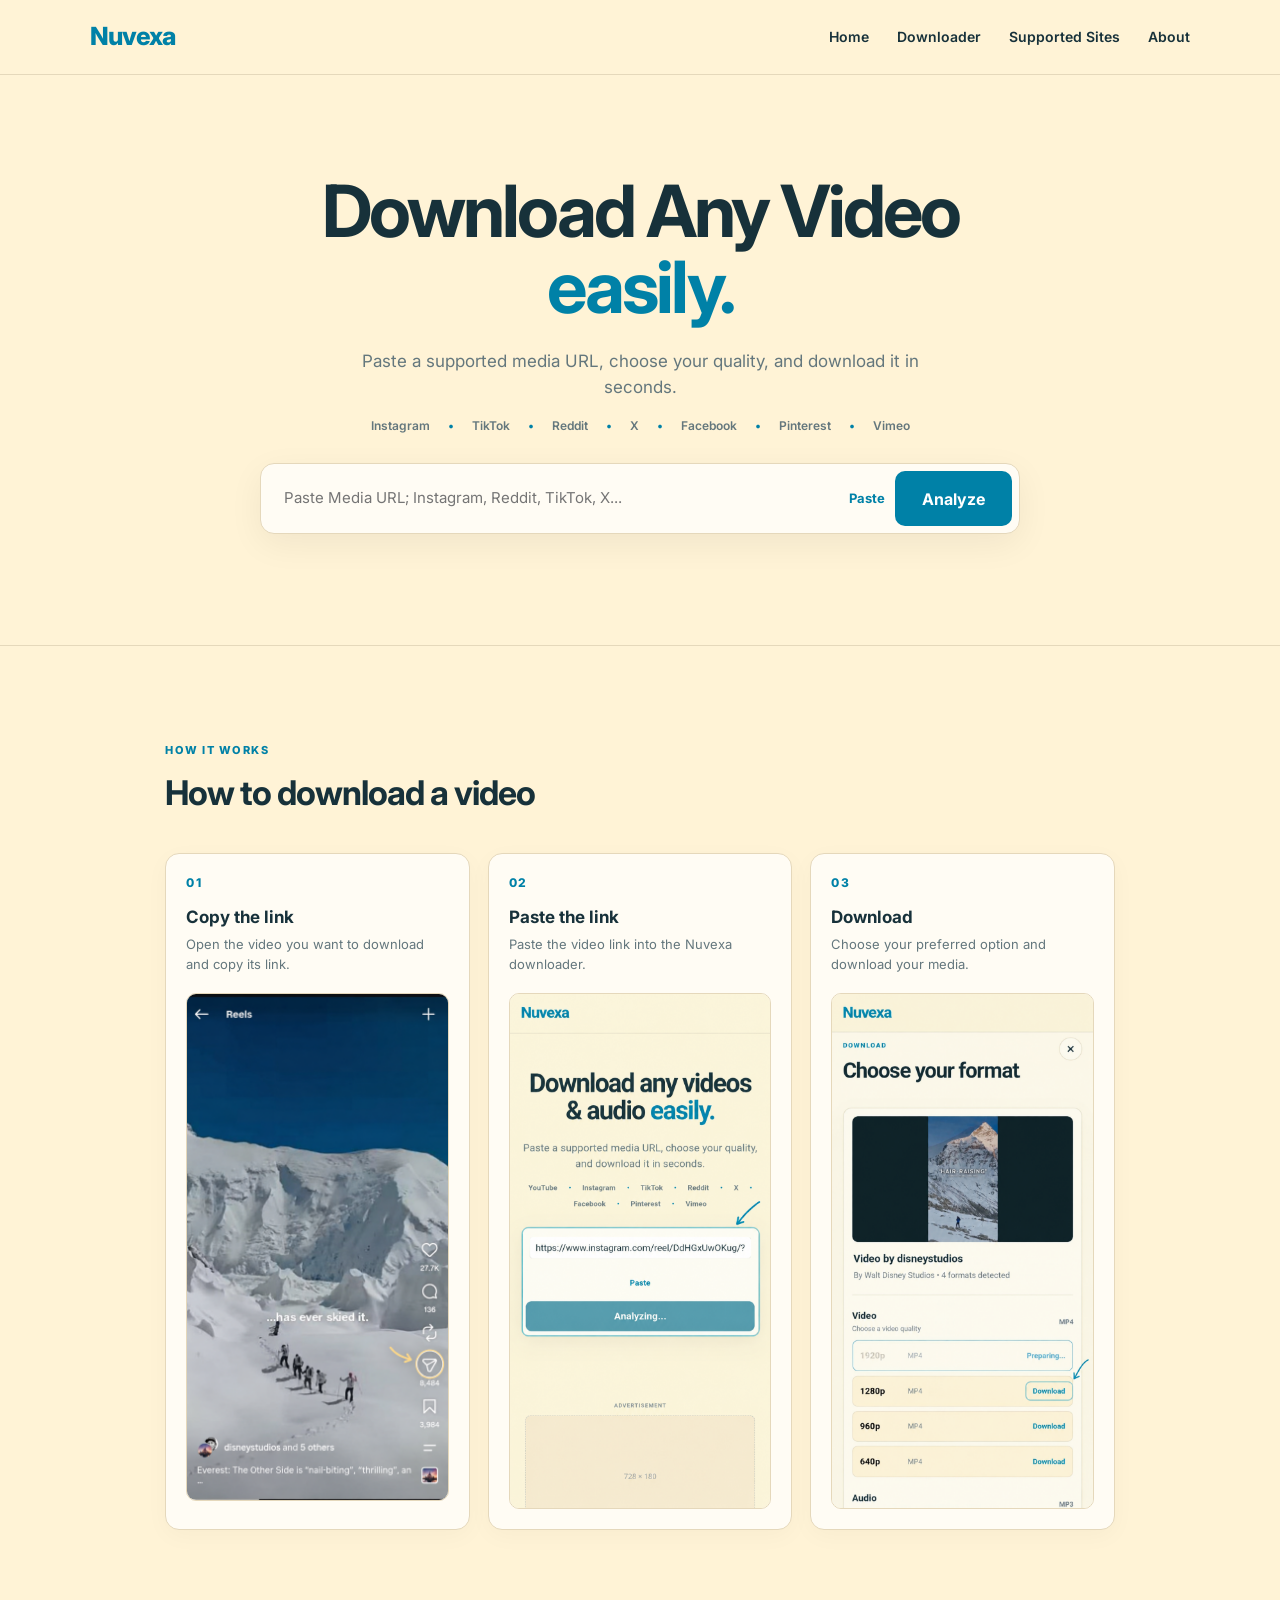
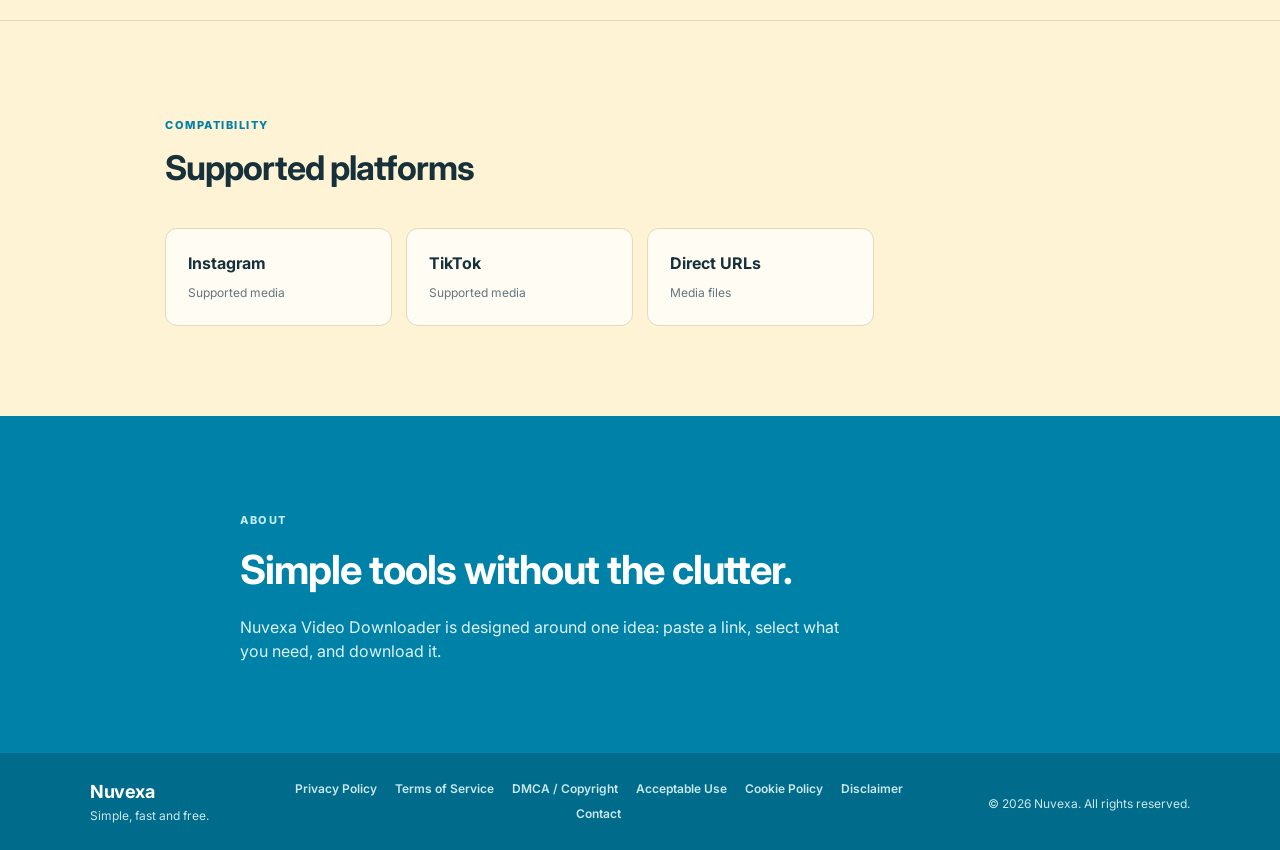
==== commit 1623e069: "Remove accidental music downloader UI" ====
--- a/index.html
+++ b/index.html
@@ -15,7 +15,10 @@
     <meta name="robots" content="index, follow">
     <meta name="author" content="Nuvexa">
 
-    <link rel="canonical" href="https://nuvexa-video-downloader.onrender.com/">
+    <link
+        rel="canonical"
+        href="https://nuvexa-video-downloader.onrender.com/"
+    >
 
     <link rel="stylesheet" href="style.css">
 
@@ -23,7 +26,12 @@
 
     <!-- Google Fonts -->
     <link rel="preconnect" href="https://fonts.googleapis.com">
-    <link rel="preconnect" href="https://fonts.gstatic.com" crossorigin>
+    <link
+        rel="preconnect"
+        href="https://fonts.gstatic.com"
+        crossorigin
+    >
+
     <link
         href="https://fonts.googleapis.com/css2?family=Inter:wght@400;500;600;700;800&display=swap"
         rel="stylesheet"
@@ -32,15 +40,24 @@
     <!-- Open Graph -->
     <meta property="og:type" content="website">
     <meta property="og:title" content="Nuvexa — Download Videos & Audio">
+
     <meta
         property="og:description"
         content="A simple, fast and ad-free video and audio downloader with no sign-up required."
     >
-    <meta property="og:url" content="https://nuvexa-video-downloader.onrender.com/">
+
+    <meta
+        property="og:url"
+        content="https://nuvexa-video-downloader.onrender.com/"
+    >
+
     <meta property="og:site_name" content="Nuvexa">
 
     <!-- Google Analytics -->
-    <script async src="https://www.googletagmanager.com/gtag/js?id=G-RE4LP6J27V"></script>
+    <script
+        async
+        src="https://www.googletagmanager.com/gtag/js?id=G-RE4LP6J27V"
+    ></script>
 
     <script>
         window.dataLayer = window.dataLayer || [];
@@ -52,12 +69,14 @@
         gtag('js', new Date());
         gtag('config', 'G-RE4LP6J27V');
     </script>
+
 </head>
 
 <body>
 
     <!-- NAVBAR -->
     <header class="navbar">
+
         <div class="nav-container">
 
             <a href="#" class="logo">
@@ -65,155 +84,101 @@
             </a>
 
             <nav class="nav-links">
-                <a href="#home">Home</a>
-                <a href="#downloader">Downloader</a>
-                <a href="#supported">Supported Sites</a>
-                <a href="#about">About</a>
+
+                <a href="#home">
+                    Home
+                </a>
+
+                <a href="#downloader">
+                    Downloader
+                </a>
+
+                <a href="#supported">
+                    Supported Sites
+                </a>
+
+                <a href="#about">
+                    About
+                </a>
+
             </nav>
 
         </div>
+
     </header>
+
 
 
     <!-- HERO -->
     <main id="home">
 
         <section class="hero">
-    <div class="hero-content">
-
-        <div class="download-type">
-            <span class="download-type-label">
-                What do you want to download?
-            </span>
-
-            <div class="download-type-buttons">
-                <button
-                    type="button"
-                    class="download-type-button active"
-                    data-type="video"
-                >
-                    Video
-                </button>
-
-                <button
-                    type="button"
-                    class="download-type-button"
-                    data-type="music"
-                >
-                    Music
-                </button>
-            </div>
-        </div>
-
-        <div class="downloader-mode video-mode" id="videoMode">
-
-    <h1>
-        Download Any Video
-        <span>easily.</span>
-    </h1>
-
-    <p>
-        Paste a supported media URL, choose your quality,
-        and download it in seconds.
-    </p>
-
-    <div class="supported-inline">
-        <span>Instagram</span>
-        <span>TikTok</span>
-        <span>Reddit</span>
-        <span>X</span>
-        <span>Facebook</span>
-        <span>Pinterest</span>
-        <span>Vimeo</span>
-    </div>
-
-    <div class="url-box" id="downloader">
-        <input
-            type="text"
-            id="urlInput"
-            placeholder="Paste Media URL; Instagram, Reddit, TikTok, X..."
-            autocomplete="off"
-        >
-
-        <button
-            type="button"
-            id="pasteBtn"
-            class="paste-button"
-        >
-            Paste
-        </button>
-
-        <button
-            type="button"
-            id="analyzeBtn"
-        >
-            Analyze
-        </button>
-    </div>
-
-    <p class="input-note"></p>
-
-</div>
-
-
-<div
-    class="downloader-mode music-mode"
-    id="musicMode"
-    style="display: none;"
->
-
-    <h1>
-        Download Any Music
-        <span>easily.</span>
-    </h1>
-
-    <p>
-        Paste a Spotify link and download the track
-        in your preferred audio format.
-    </p>
-
-    <div class="supported-inline">
-        <span>Spotify</span>
-    </div>
-
-    <div class="url-box">
-        <input
-            type="text"
-            id="musicUrlInput"
-            placeholder="Paste Spotify track, album or playlist URL..."
-            autocomplete="off"
-        >
-
-        <button
-            type="button"
-            id="musicPasteBtn"
-            class="paste-button"
-        >
-            Paste
-        </button>
-
-        <button
-            type="button"
-            id="musicAnalyzeBtn"
-        >
-            Analyze
-        </button>
-    </div>
-
-    <p
-        class="input-note"
-        id="musicInputNote"
-    ></p>
-
-</div>
+
+            <div class="hero-content">
+
+                <div class="downloader-mode video-mode" id="videoMode">
+
+                    <h1>
+                        Download Any Video
+                        <span>easily.</span>
+                    </h1>
+
+                    <p>
+                        Paste a supported media URL, choose your quality,
+                        and download it in seconds.
+                    </p>
+
+                    <div class="supported-inline">
+
+                        <span>Instagram</span>
+                        <span>TikTok</span>
+                        <span>Reddit</span>
+                        <span>X</span>
+                        <span>Facebook</span>
+                        <span>Pinterest</span>
+                        <span>Vimeo</span>
+
+                    </div>
+
+                    <div class="url-box" id="downloader">
+
+                        <input
+                            type="text"
+                            id="urlInput"
+                            placeholder="Paste Media URL; Instagram, Reddit, TikTok, X..."
+                            autocomplete="off"
+                        >
+
+                        <button
+                            type="button"
+                            id="pasteBtn"
+                            class="paste-button"
+                        >
+                            Paste
+                        </button>
+
+                        <button
+                            type="button"
+                            id="analyzeBtn"
+                        >
+                            Analyze
+                        </button>
+
+                    </div>
+
+                    <p class="input-note"></p>
+
+                </div>
 
             </div>
 
         </section>
+
 
 
         <!-- DOWNLOAD RESULTS -->
         <!-- Hidden until Analyze succeeds -->
+
         <section
             class="results-section"
             id="results"
@@ -221,160 +186,30 @@
         >
 
             <div class="section-heading results-heading">
-    <div>
-        <span>DOWNLOAD</span>
-        <h2>
-            Choose your format
-        </h2>
-    </div>
-
-    <div class="results-actions">
-        <span class="download-another-text">
-            Download another video
-        </span>
-
-        <button
-            class="close-results"
-            id="closeResults"
-            type="button"
-            aria-label="Download another video"
-        >
-            ×
-        </button>
-    </div>
-</div>
-
-
-                <div class="media-card">
-
-                    <!-- VIDEO PREVIEW -->
-                    <div class="preview-player">
-
-                        <video
-                            id="mediaPlayer"
-                            controls
-                            playsinline
-                            preload="metadata"
-                        ></video>
-
-                        <div
-                            class="player-placeholder"
-                            id="playerPlaceholder"
-                        >
-
-                            <div class="player-placeholder-icon">
-                                ▶
-                            </div>
-
-                            <span>
-                                Preview will appear here
-                            </span>
-
-                        </div>
-
-                    </div>
-
-
-                    <!-- MEDIA INFO -->
-                    <div class="media-info">
-
-                        <h3 id="mediaTitle">
-                            Media title
-                        </h3>
-
-                        <p id="mediaDetails">
-                            Media details
-                        </p>
-
-                    </div>
-
-
-                    <!-- VIDEO DOWNLOADS -->
-                    <div class="download-group">
-
-                        <div class="group-title">
-
-                            <div>
-                                <h3>Video</h3>
-
-                                <span>
-                                    Choose a video quality
-                                </span>
-                            </div>
-
-                            <strong>
-                                MP4
-                            </strong>
-
-                        </div>
-
-                        <div class="download-options">
-                            <!-- Generated by JavaScript -->
-                        </div>
-
-                    </div>
-
-
-                    <!-- AUDIO DOWNLOADS -->
-                    <div class="download-group">
-
-                        <div class="group-title">
-
-                            <div>
-                                <h3>Audio</h3>
-
-                                <span>
-                                    Extract audio from the media
-                                </span>
-                            </div>
-
-                            <strong>
-                                MP3
-                            </strong>
-
-                        </div>
-
-                        <div class="download-options">
-                            <!-- Generated by JavaScript -->
-                        </div>
-
-                    </div>
-
-                </div>
-
-            </div>
-
-        </section>
-
-
-        <!-- MUSIC DOWNLOAD RESULTS -->
-        <section
-            class="music-results-section"
-            id="musicResults"
-            style="display: none;"
-        >
-
-            <div class="section-heading results-heading">
 
                 <div>
-                    <span>DOWNLOAD</span>
+
+                    <span>
+                        DOWNLOAD
+                    </span>
 
                     <h2>
-                        Your music
+                        Choose your format
                     </h2>
+
                 </div>
 
                 <div class="results-actions">
 
                     <span class="download-another-text">
-                        Download another track
+                        Download another video
                     </span>
 
                     <button
                         class="close-results"
-                        id="closeMusicResults"
+                        id="closeResults"
                         type="button"
-                        aria-label="Download another track"
+                        aria-label="Download another video"
                     >
                         ×
                     </button>
@@ -384,31 +219,88 @@
             </div>
 
 
-            <div class="media-card music-card">
-
-                <div class="music-track-info">
-
-                    <img
-                        id="musicThumbnail"
-                        class="music-thumbnail"
-                        src=""
-                        alt="Album artwork"
+
+            <div class="media-card">
+
+                <!-- VIDEO PREVIEW -->
+
+                <div class="preview-player">
+
+                    <video
+                        id="mediaPlayer"
+                        controls
+                        playsinline
+                        preload="metadata"
+                    ></video>
+
+                    <div
+                        class="player-placeholder"
+                        id="playerPlaceholder"
                     >
 
-                    <div class="music-track-details">
-
-                        <h3 id="musicTitle">
-                            Track title
-                        </h3>
-
-                        <p id="musicArtist">
-                            Artist
-                        </p>
-
-                    </div>
-
-                </div>
-
+                        <div class="player-placeholder-icon">
+                            ▶
+                        </div>
+
+                        <span>
+                            Preview will appear here
+                        </span>
+
+                    </div>
+
+                </div>
+
+
+
+                <!-- MEDIA INFO -->
+
+                <div class="media-info">
+
+                    <h3 id="mediaTitle">
+                        Media title
+                    </h3>
+
+                    <p id="mediaDetails">
+                        Media details
+                    </p>
+
+                </div>
+
+
+
+                <!-- VIDEO DOWNLOADS -->
+
+                <div class="download-group">
+
+                    <div class="group-title">
+
+                        <div>
+
+                            <h3>
+                                Video
+                            </h3>
+
+                            <span>
+                                Choose a video quality
+                            </span>
+
+                        </div>
+
+                        <strong>
+                            MP4
+                        </strong>
+
+                    </div>
+
+                    <div class="download-options">
+                        <!-- Generated by JavaScript -->
+                    </div>
+
+                </div>
+
+
+
+                <!-- AUDIO DOWNLOADS -->
 
                 <div class="download-group">
 
@@ -421,73 +313,19 @@
                             </h3>
 
                             <span>
-                                Choose your format and quality
+                                Extract audio from the media
                             </span>
 
                         </div>
 
                         <strong>
-                            AUDIO
+                            MP3
                         </strong>
 
                     </div>
 
-
-                    <div class="music-download-controls">
-
-                        <select id="musicFormat">
-
-                            <option value="mp3">
-                                MP3
-                            </option>
-
-                            <option value="m4a">
-                                M4A
-                            </option>
-
-                            <option value="opus">
-                                Opus
-                            </option>
-
-                            <option value="ogg">
-                                OGG
-                            </option>
-
-                            <option value="flac">
-                                FLAC
-                            </option>
-
-                            <option value="wav">
-                                WAV
-                            </option>
-
-                        </select>
-
-
-                        <select id="musicBitrate">
-
-                            <option value="128k">
-                                128 kbps
-                            </option>
-
-                            <option value="192k">
-                                192 kbps
-                            </option>
-
-                            <option value="320k" selected>
-                                320 kbps
-                            </option>
-
-                        </select>
-
-
-                        <button
-                            type="button"
-                            id="musicDownloadBtn"
-                        >
-                            Download
-                        </button>
-
+                    <div class="download-options">
+                        <!-- Generated by JavaScript -->
                     </div>
 
                 </div>
@@ -497,77 +335,137 @@
         </section>
 
 
+
         <!-- HOW TO DOWNLOAD -->
 
-
-        <!-- HOW TO DOWNLOAD -->
-<section class="how-to-section" id="how-to">
-    <div class="section-container">
-
-        <div class="section-heading">
-            <span>HOW IT WORKS</span>
-            <h2>How to download a video</h2>
-        </div>
-
-        <div class="how-to-grid">
-
-            <!-- STEP 01 -->
-            <div class="how-to-card">
-                <div class="step-number">01</div>
-
-                <div class="step-content">
-                    <h3>Copy the link</h3>
-                    <p>Open the video you want to download and copy its link.</p>
-                </div>
-
-                <div class="step-image">
-                    <img
-                        src="images/how-to-copy-link.png"
-                        alt="Copy a video link"
-                    >
-                </div>
-            </div>
-
-            <!-- STEP 02 -->
-            <div class="how-to-card">
-                <div class="step-number">02</div>
-
-                <div class="step-content">
-                    <h3>Paste the link</h3>
-                    <p>Paste the video link into the Nuvexa downloader.</p>
-                </div>
-
-                <div class="step-image">
-                    <img
-                        src="images/how-to-paste-link.png"
-                        alt="Paste a video link into Nuvexa"
-                    >
-                </div>
-            </div>
-
-            <!-- STEP 03 -->
-            <div class="how-to-card">
-                <div class="step-number">03</div>
-
-                <div class="step-content">
-                    <h3>Download</h3>
-                    <p>Choose your preferred option and download your media.</p>
-                </div>
-
-                <div class="step-image">
-                    <img
-                        src="images/how-to-download.png"
-                        alt="Download a video from Nuvexa"
-                    >
-                </div>
-            </div>
-
-        </div>
-    </div>
-</section>
+        <section
+            class="how-to-section"
+            id="how-to"
+        >
+
+            <div class="section-container">
+
+                <div class="section-heading">
+
+                    <span>
+                        HOW IT WORKS
+                    </span>
+
+                    <h2>
+                        How to download a video
+                    </h2>
+
+                </div>
+
+                <div class="how-to-grid">
+
+                    <!-- STEP 01 -->
+
+                    <div class="how-to-card">
+
+                        <div class="step-number">
+                            01
+                        </div>
+
+                        <div class="step-content">
+
+                            <h3>
+                                Copy the link
+                            </h3>
+
+                            <p>
+                                Open the video you want to download and copy its link.
+                            </p>
+
+                        </div>
+
+                        <div class="step-image">
+
+                            <img
+                                src="images/how-to-copy-link.png"
+                                alt="Copy a video link"
+                            >
+
+                        </div>
+
+                    </div>
+
+
+
+                    <!-- STEP 02 -->
+
+                    <div class="how-to-card">
+
+                        <div class="step-number">
+                            02
+                        </div>
+
+                        <div class="step-content">
+
+                            <h3>
+                                Paste the link
+                            </h3>
+
+                            <p>
+                                Paste the video link into the Nuvexa downloader.
+                            </p>
+
+                        </div>
+
+                        <div class="step-image">
+
+                            <img
+                                src="images/how-to-paste-link.png"
+                                alt="Paste a video link into Nuvexa"
+                            >
+
+                        </div>
+
+                    </div>
+
+
+
+                    <!-- STEP 03 -->
+
+                    <div class="how-to-card">
+
+                        <div class="step-number">
+                            03
+                        </div>
+
+                        <div class="step-content">
+
+                            <h3>
+                                Download
+                            </h3>
+
+                            <p>
+                                Choose your preferred option and download your media.
+                            </p>
+
+                        </div>
+
+                        <div class="step-image">
+
+                            <img
+                                src="images/how-to-download.png"
+                                alt="Download a video from Nuvexa"
+                            >
+
+                        </div>
+
+                    </div>
+
+                </div>
+
+            </div>
+
+        </section>
+
 
 
         <!-- SUPPORTED SITES -->
+
         <section
             class="supported-section"
             id="supported"
@@ -588,22 +486,45 @@
                 </div>
 
 
+
                 <div class="platform-grid">
 
-
                     <div class="platform-card">
-                        <strong>Instagram</strong>
-                        <span>Supported media</span>
-                    </div>
+
+                        <strong>
+                            Instagram
+                        </strong>
+
+                        <span>
+                            Supported media
+                        </span>
+
+                    </div>
+
 
                     <div class="platform-card">
-                        <strong>TikTok</strong>
-                        <span>Supported media</span>
-                    </div>
+
+                        <strong>
+                            TikTok
+                        </strong>
+
+                        <span>
+                            Supported media
+                        </span>
+
+                    </div>
+
 
                     <div class="platform-card">
-                        <strong>Direct URLs</strong>
-                        <span>Media files</span>
+
+                        <strong>
+                            Direct URLs
+                        </strong>
+
+                        <span>
+                            Media files
+                        </span>
+
                     </div>
 
                 </div>
@@ -613,7 +534,9 @@
         </section>
 
 
+
         <!-- ABOUT -->
+
         <section
             class="about-section"
             id="about"
@@ -642,7 +565,9 @@
     </main>
 
 
+
     <!-- FOOTER -->
+
     <footer>
 
         <div class="footer-container">
@@ -660,6 +585,7 @@
             </div>
 
 
+
             <div class="footer-links">
 
                 <a href="privacy.html">
@@ -691,6 +617,7 @@
                 </a>
 
             </div>
+
 
 
             <div class="footer-bottom">
@@ -706,9 +633,11 @@
     </footer>
 
 
-        <script src="script.js"></script>
+
+    <script src="script.js"></script>
 
     <!-- TinyAdz -->
+
     <script
         src="https://cdn.apitiny.net/scripts/v2.0/main.js"
         data-site-id="6ab5f8d38802749077e4e3c0"
@@ -717,4 +646,5 @@
     ></script>
 
 </body>
+
 </html>
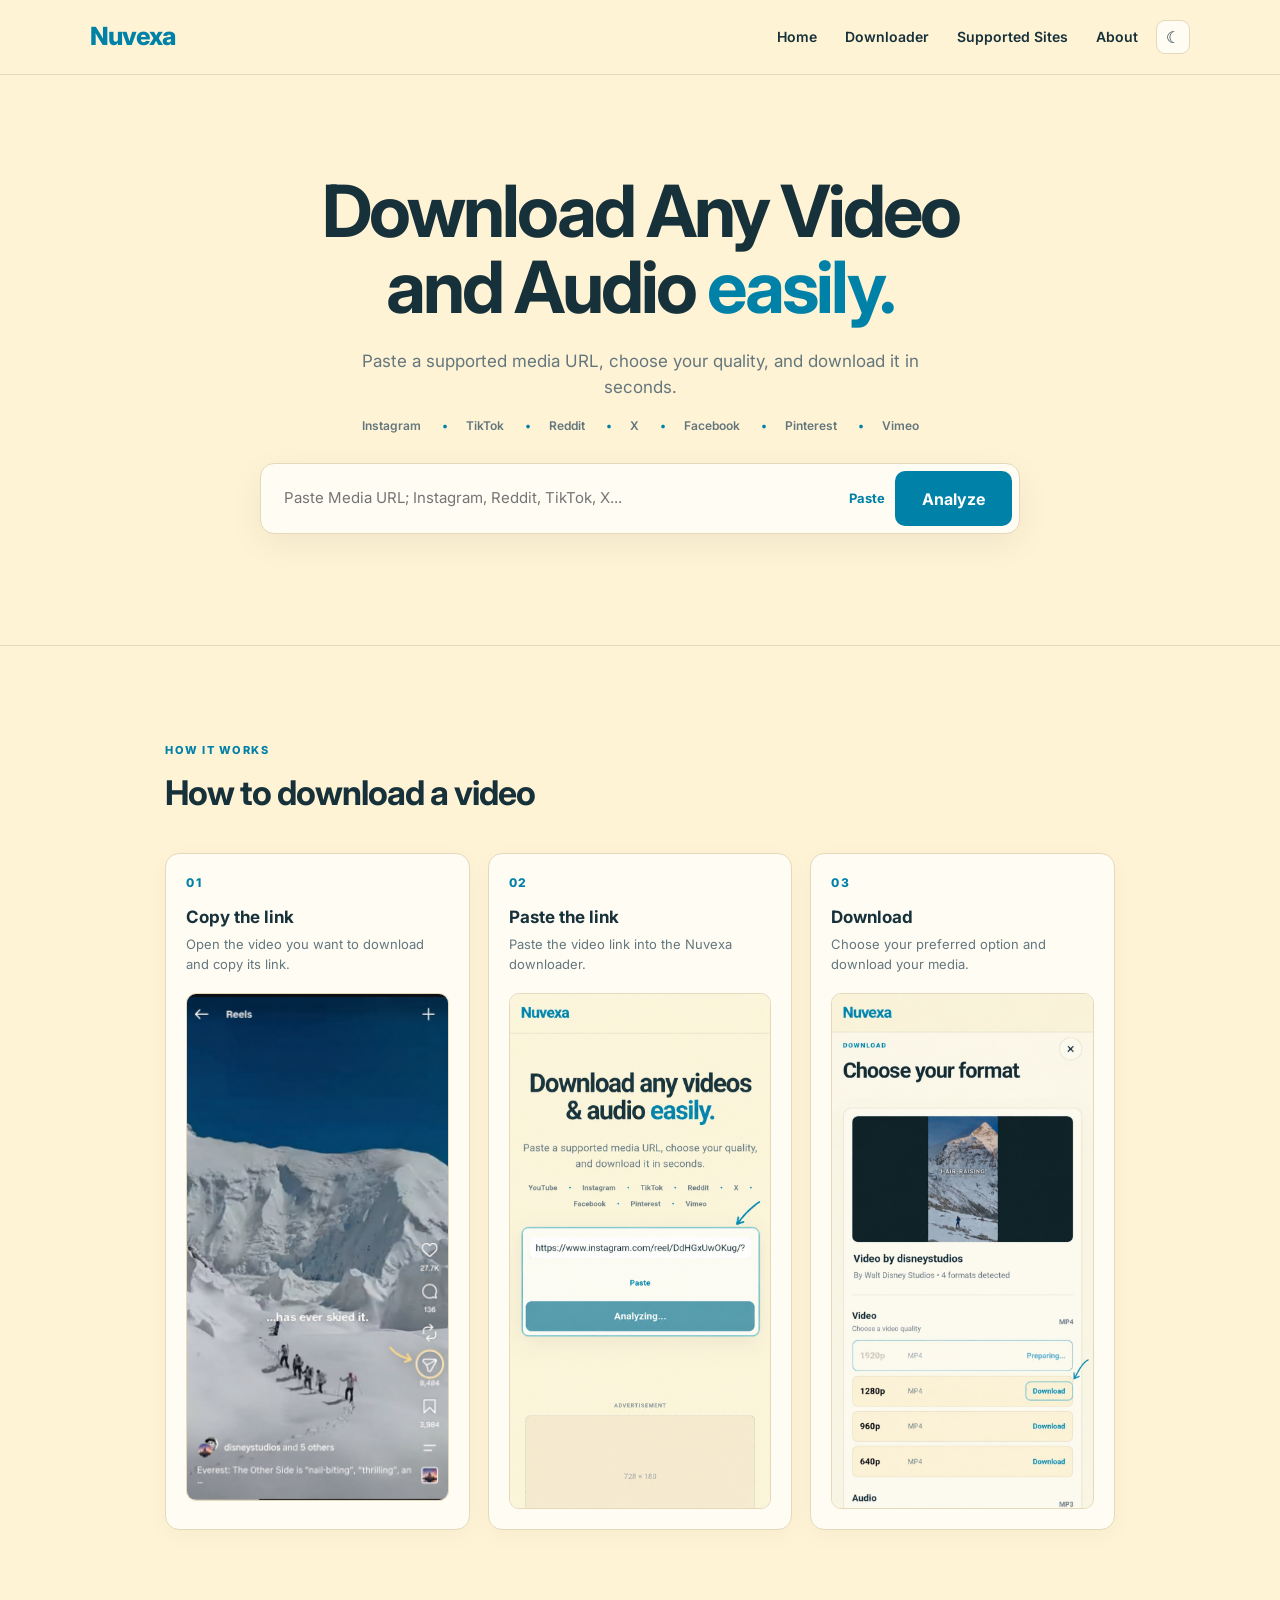
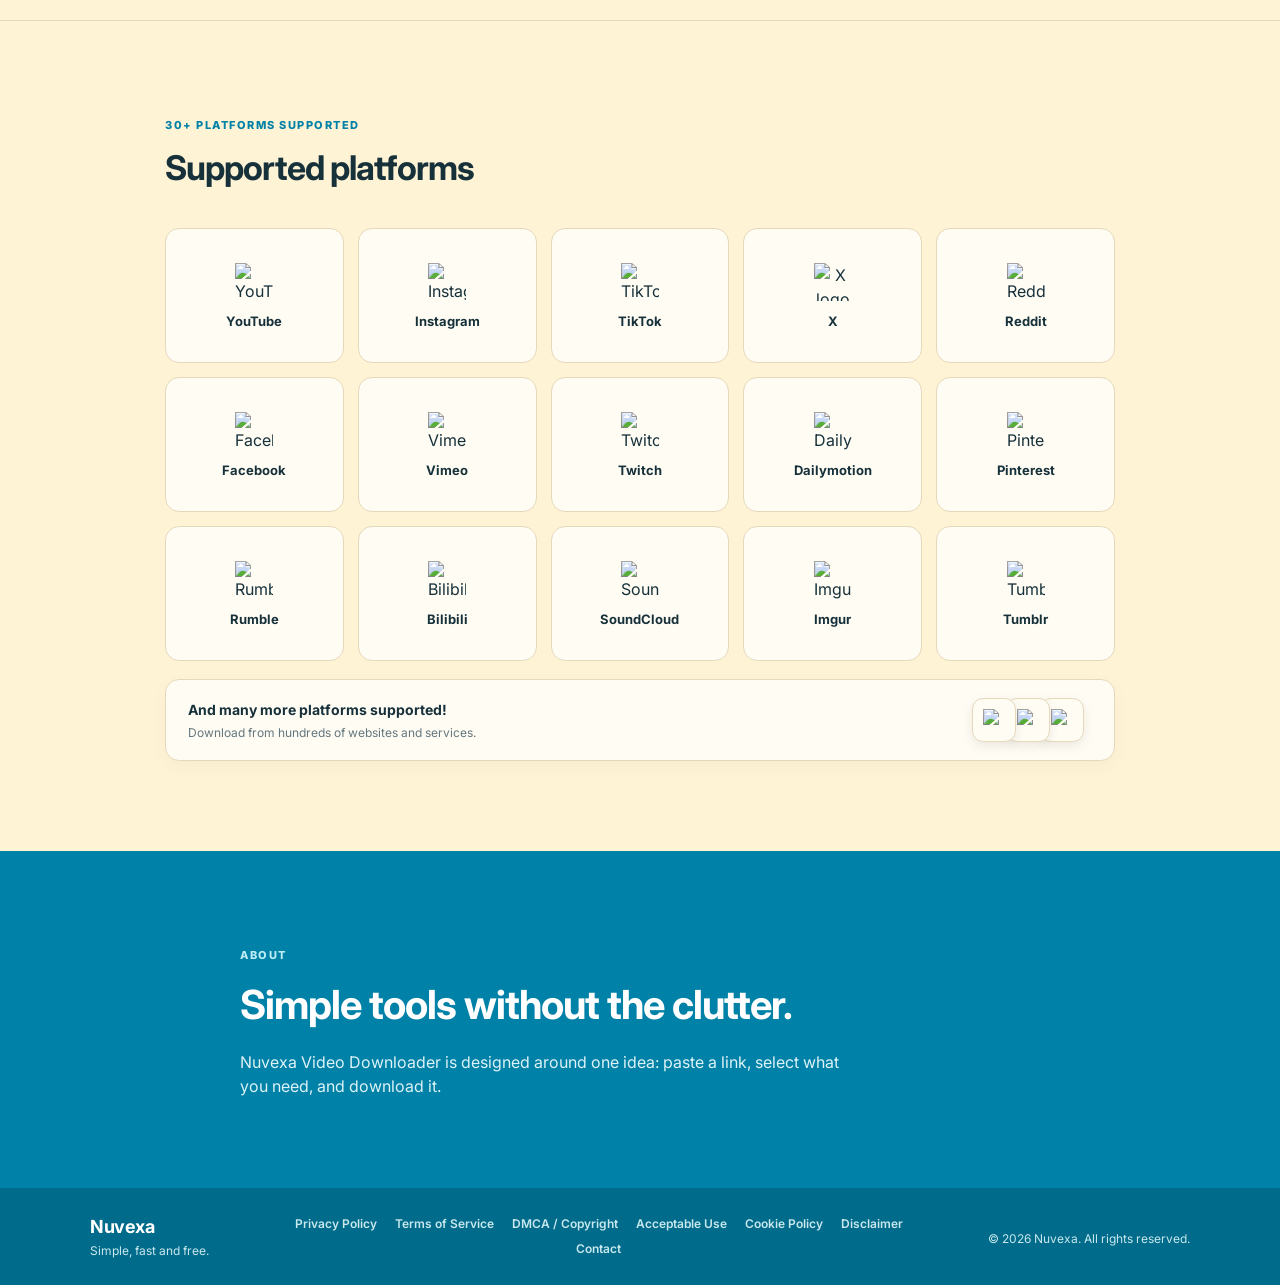
==== commit 2de03b56: "Update downloader and add dark mode" ====
--- a/index.html
+++ b/index.html
@@ -2,30 +2,57 @@
 <html lang="en">
 
 <head>
+
     <meta charset="UTF-8">
-    <meta name="viewport" content="width=device-width, initial-scale=1.0">
-
-    <title>Nuvexa — Download Videos & Audio | No Ads, No Sign Up</title>
+
+    <meta
+        name="viewport"
+        content="width=device-width, initial-scale=1.0"
+    >
+
+    <title>
+        Nuvexa — Download Videos & Audio | No Ads, No Sign Up
+    </title>
 
     <meta
         name="description"
         content="Download supported videos and audio online with Nuvexa. No ads, no sign-up, and a simple, fast downloading experience."
     >
 
-    <meta name="robots" content="index, follow">
-    <meta name="author" content="Nuvexa">
+    <meta
+        name="robots"
+        content="index, follow"
+    >
+
+    <meta
+        name="author"
+        content="Nuvexa"
+    >
 
     <link
         rel="canonical"
         href="https://nuvexa-video-downloader.onrender.com/"
     >
 
-    <link rel="stylesheet" href="style.css">
-
-    <link rel="icon" type="image/png" href="logo.png">
+    <link
+        rel="stylesheet"
+        href="style.css"
+    >
+
+    <link
+        rel="icon"
+        type="image/png"
+        href="logo.png"
+    >
+
 
     <!-- Google Fonts -->
-    <link rel="preconnect" href="https://fonts.googleapis.com">
+
+    <link
+        rel="preconnect"
+        href="https://fonts.googleapis.com"
+    >
+
     <link
         rel="preconnect"
         href="https://fonts.gstatic.com"
@@ -37,9 +64,18 @@
         rel="stylesheet"
     >
 
+
     <!-- Open Graph -->
-    <meta property="og:type" content="website">
-    <meta property="og:title" content="Nuvexa — Download Videos & Audio">
+
+    <meta
+        property="og:type"
+        content="website"
+    >
+
+    <meta
+        property="og:title"
+        content="Nuvexa — Download Videos & Audio"
+    >
 
     <meta
         property="og:description"
@@ -51,15 +87,21 @@
         content="https://nuvexa-video-downloader.onrender.com/"
     >
 
-    <meta property="og:site_name" content="Nuvexa">
+    <meta
+        property="og:site_name"
+        content="Nuvexa"
+    >
+
 
     <!-- Google Analytics -->
+
     <script
         async
         src="https://www.googletagmanager.com/gtag/js?id=G-RE4LP6J27V"
     ></script>
 
     <script>
+
         window.dataLayer = window.dataLayer || [];
 
         function gtag() {
@@ -67,80 +109,121 @@
         }
 
         gtag('js', new Date());
+
         gtag('config', 'G-RE4LP6J27V');
+
     </script>
 
 </head>
 
+
 <body>
 
+
     <!-- NAVBAR -->
-    <header class="navbar">
-
-        <div class="nav-container">
-
-            <a href="#" class="logo">
-                Nuvexa
-            </a>
+
+<header class="navbar">
+    <div class="nav-container">
+
+        <a href="#" class="logo">
+            Nuvexa
+        </a>
+
+        <div class="nav-right">
 
             <nav class="nav-links">
-
-                <a href="#home">
-                    Home
-                </a>
-
-                <a href="#downloader">
-                    Downloader
-                </a>
-
-                <a href="#supported">
-                    Supported Sites
-                </a>
-
-                <a href="#about">
-                    About
-                </a>
-
+                <a href="#home">Home</a>
+                <a href="#downloader">Downloader</a>
+                <a href="#supported">Supported Sites</a>
+                <a href="#about">About</a>
             </nav>
 
+            <button
+                type="button"
+                class="theme-toggle"
+                id="themeToggle"
+                aria-label="Switch to dark mode"
+                title="Switch to dark mode"
+            >
+                <span id="themeIcon" aria-hidden="true">☾</span>
+            </button>
+
         </div>
 
-    </header>
+    </div>
+</header>
 
 
 
     <!-- HERO -->
+
     <main id="home">
 
         <section class="hero">
 
             <div class="hero-content">
 
-                <div class="downloader-mode video-mode" id="videoMode">
+                <div
+                    class="downloader-mode video-mode"
+                    id="videoMode"
+                >
 
                     <h1>
-                        Download Any Video
-                        <span>easily.</span>
+
+                        Download Any Video and Audio
+
+                        <span>
+                            easily.
+                        </span>
+
                     </h1>
 
+
                     <p>
+
                         Paste a supported media URL, choose your quality,
                         and download it in seconds.
+
                     </p>
 
+
                     <div class="supported-inline">
 
-                        <span>Instagram</span>
-                        <span>TikTok</span>
-                        <span>Reddit</span>
-                        <span>X</span>
-                        <span>Facebook</span>
-                        <span>Pinterest</span>
-                        <span>Vimeo</span>
-
-                    </div>
-
-                    <div class="url-box" id="downloader">
+                        <span>
+                            Instagram
+                        </span>
+
+                        <span>
+                            TikTok
+                        </span>
+
+                        <span>
+                            Reddit
+                        </span>
+
+                        <span>
+                            X
+                        </span>
+
+                        <span>
+                            Facebook
+                        </span>
+
+                        <span>
+                            Pinterest
+                        </span>
+
+                        <span>
+                            Vimeo
+                        </span>
+
+                    </div>
+
+
+                    <div
+                        class="url-box"
+                        id="downloader"
+                    >
 
                         <input
                             type="text"
@@ -149,6 +232,7 @@
                             autocomplete="off"
                         >
 
+
                         <button
                             type="button"
                             id="pasteBtn"
@@ -157,6 +241,7 @@
                             Paste
                         </button>
 
+
                         <button
                             type="button"
                             id="analyzeBtn"
@@ -166,6 +251,7 @@
 
                     </div>
 
+
                     <p class="input-note"></p>
 
                 </div>
@@ -177,6 +263,7 @@
 
 
         <!-- DOWNLOAD RESULTS -->
+
         <!-- Hidden until Analyze succeeds -->
 
         <section
@@ -199,11 +286,13 @@
 
                 </div>
 
+
                 <div class="results-actions">
 
                     <span class="download-another-text">
                         Download another video
                     </span>
+
 
                     <button
                         class="close-results"
@@ -222,6 +311,7 @@
 
             <div class="media-card">
 
+
                 <!-- VIDEO PREVIEW -->
 
                 <div class="preview-player">
@@ -233,6 +323,7 @@
                         preload="metadata"
                     ></video>
 
+
                     <div
                         class="player-placeholder"
                         id="playerPlaceholder"
@@ -286,14 +377,18 @@
 
                         </div>
 
+
                         <strong>
                             MP4
                         </strong>
 
                     </div>
 
+
                     <div class="download-options">
+
                         <!-- Generated by JavaScript -->
+
                     </div>
 
                 </div>
@@ -318,14 +413,18 @@
 
                         </div>
 
+
                         <strong>
                             MP3
                         </strong>
 
                     </div>
 
+
                     <div class="download-options">
+
                         <!-- Generated by JavaScript -->
+
                     </div>
 
                 </div>
@@ -345,6 +444,7 @@
 
             <div class="section-container">
 
+
                 <div class="section-heading">
 
                     <span>
@@ -357,7 +457,9 @@
 
                 </div>
 
+
                 <div class="how-to-grid">
+
 
                     <!-- STEP 01 -->
 
@@ -366,6 +468,7 @@
                         <div class="step-number">
                             01
                         </div>
+
 
                         <div class="step-content">
 
@@ -378,6 +481,7 @@
                             </p>
 
                         </div>
+
 
                         <div class="step-image">
 
@@ -400,6 +504,7 @@
                             02
                         </div>
 
+
                         <div class="step-content">
 
                             <h3>
@@ -411,6 +516,7 @@
                             </p>
 
                         </div>
+
 
                         <div class="step-image">
 
@@ -433,6 +539,7 @@
                             03
                         </div>
 
+
                         <div class="step-content">
 
                             <h3>
@@ -444,6 +551,7 @@
                             </p>
 
                         </div>
+
 
                         <div class="step-image">
 
@@ -473,10 +581,11 @@
 
             <div class="section-container">
 
+
                 <div class="section-heading">
 
                     <span>
-                        COMPATIBILITY
+                        30+ PLATFORMS SUPPORTED
                     </span>
 
                     <h2>
@@ -489,41 +598,333 @@
 
                 <div class="platform-grid">
 
-                    <div class="platform-card">
+
+                    <!-- YOUTUBE -->
+
+                    <div class="platform-card">
+
+                        <img
+                            src="https://cdn.simpleicons.org/youtube"
+                            alt="YouTube logo"
+                            loading="lazy"
+                        >
+
+                        <strong>
+                            YouTube
+                        </strong>
+
+                    </div>
+
+
+
+                    <!-- INSTAGRAM -->
+
+                    <div class="platform-card">
+
+                        <img
+                            src="https://cdn.simpleicons.org/instagram"
+                            alt="Instagram logo"
+                            loading="lazy"
+                        >
 
                         <strong>
                             Instagram
                         </strong>
 
+                    </div>
+
+
+
+                    <!-- TIKTOK -->
+
+                    <div class="platform-card">
+
+                        <img
+                            src="https://cdn.simpleicons.org/tiktok"
+                            alt="TikTok logo"
+                            loading="lazy"
+                        >
+
+                        <strong>
+                            TikTok
+                        </strong>
+
+                    </div>
+
+
+
+                    <!-- X -->
+
+                    <div class="platform-card">
+
+                        <img
+                            src="https://cdn.simpleicons.org/x"
+                            alt="X logo"
+                            loading="lazy"
+                        >
+
+                        <strong>
+                            X
+                        </strong>
+
+                    </div>
+
+
+
+                    <!-- REDDIT -->
+
+                    <div class="platform-card">
+
+                        <img
+                            src="https://cdn.simpleicons.org/reddit"
+                            alt="Reddit logo"
+                            loading="lazy"
+                        >
+
+                        <strong>
+                            Reddit
+                        </strong>
+
+                    </div>
+
+
+
+                    <!-- FACEBOOK -->
+
+                    <div class="platform-card">
+
+                        <img
+                            src="https://cdn.simpleicons.org/facebook"
+                            alt="Facebook logo"
+                            loading="lazy"
+                        >
+
+                        <strong>
+                            Facebook
+                        </strong>
+
+                    </div>
+
+
+
+                    <!-- VIMEO -->
+
+                    <div class="platform-card">
+
+                        <img
+                            src="https://cdn.simpleicons.org/vimeo"
+                            alt="Vimeo logo"
+                            loading="lazy"
+                        >
+
+                        <strong>
+                            Vimeo
+                        </strong>
+
+                    </div>
+
+
+
+                    <!-- TWITCH -->
+
+                    <div class="platform-card">
+
+                        <img
+                            src="https://cdn.simpleicons.org/twitch"
+                            alt="Twitch logo"
+                            loading="lazy"
+                        >
+
+                        <strong>
+                            Twitch
+                        </strong>
+
+                    </div>
+
+
+
+                    <!-- DAILYMOTION -->
+
+                    <div class="platform-card">
+
+                        <img
+                            src="https://cdn.simpleicons.org/dailymotion"
+                            alt="Dailymotion logo"
+                            loading="lazy"
+                        >
+
+                        <strong>
+                            Dailymotion
+                        </strong>
+
+                    </div>
+
+
+
+                    <!-- PINTEREST -->
+
+                    <div class="platform-card">
+
+                        <img
+                            src="https://cdn.simpleicons.org/pinterest"
+                            alt="Pinterest logo"
+                            loading="lazy"
+                        >
+
+                        <strong>
+                            Pinterest
+                        </strong>
+
+                    </div>
+
+
+
+                    <!-- RUMBLE -->
+
+                    <div class="platform-card">
+
+                        <img
+                            src="https://cdn.simpleicons.org/rumble"
+                            alt="Rumble logo"
+                            loading="lazy"
+                        >
+
+                        <strong>
+                            Rumble
+                        </strong>
+
+                    </div>
+
+
+
+                    <!-- BILIBILI -->
+
+                    <div class="platform-card">
+
+                        <img
+                            src="https://cdn.simpleicons.org/bilibili"
+                            alt="Bilibili logo"
+                            loading="lazy"
+                        >
+
+                        <strong>
+                            Bilibili
+                        </strong>
+
+                    </div>
+
+
+
+                    <!-- SOUNDCLOUD -->
+
+                    <div class="platform-card">
+
+                        <img
+                            src="https://cdn.simpleicons.org/soundcloud"
+                            alt="SoundCloud logo"
+                            loading="lazy"
+                        >
+
+                        <strong>
+                            SoundCloud
+                        </strong>
+
+                    </div>
+
+
+
+                    <!-- IMGUR -->
+
+                    <div class="platform-card">
+
+                        <img
+                            src="https://cdn.simpleicons.org/imgur"
+                            alt="Imgur logo"
+                            loading="lazy"
+                        >
+
+                        <strong>
+                            Imgur
+                        </strong>
+
+                    </div>
+
+
+
+                    <!-- TUMBLR -->
+
+                    <div class="platform-card">
+
+                        <img
+                            src="https://cdn.simpleicons.org/tumblr"
+                            alt="Tumblr logo"
+                            loading="lazy"
+                        >
+
+                        <strong>
+                            Tumblr
+                        </strong>
+
+                    </div>
+
+                </div>
+
+
+
+                <!-- MORE PLATFORMS -->
+
+                <div class="more-platforms-card">
+
+
+                    <div class="more-platforms-text">
+
+                        <strong>
+                            And many more platforms supported!
+                        </strong>
+
                         <span>
-                            Supported media
+                            Download from hundreds of websites and services.
                         </span>
 
                     </div>
 
 
-                    <div class="platform-card">
-
-                        <strong>
-                            TikTok
-                        </strong>
-
-                        <span>
-                            Supported media
-                        </span>
-
-                    </div>
-
-
-                    <div class="platform-card">
-
-                        <strong>
-                            Direct URLs
-                        </strong>
-
-                        <span>
-                            Media files
-                        </span>
+
+                    <div class="more-platform-logos">
+
+
+                        <div class="more-platform-logo">
+
+                            <img
+                                src="https://cdn.simpleicons.org/snapchat"
+                                alt="Snapchat logo"
+                                loading="lazy"
+                            >
+
+                        </div>
+
+
+                        <div class="more-platform-logo">
+
+                            <img
+                                src="https://cdn.simpleicons.org/linkedin"
+                                alt="LinkedIn logo"
+                                loading="lazy"
+                            >
+
+                        </div>
+
+
+                        <div class="more-platform-logo">
+
+                            <img
+                                src="https://cdn.simpleicons.org/threads"
+                                alt="Threads logo"
+                                loading="lazy"
+                            >
+
+                        </div>
+
 
                     </div>
 
@@ -553,9 +954,13 @@
                 </h2>
 
                 <p>
+
                     Nuvexa Video Downloader is designed around one idea:
+
                     paste a link, select what you need,
+
                     and download it.
+
                 </p>
 
             </div>
@@ -571,6 +976,7 @@
     <footer>
 
         <div class="footer-container">
+
 
             <div class="footer-brand">
 
@@ -635,6 +1041,7 @@
 
 
     <script src="script.js"></script>
+
 
     <!-- TinyAdz -->
 
@@ -645,6 +1052,7 @@
         async
     ></script>
 
+
 </body>
 
 </html>
--- a/style.css
+++ b/style.css
@@ -34,6 +34,7 @@
     color: var(--text);
     line-height: 1.5;
 }
+
 button,
 input {
     font: inherit;
@@ -53,7 +54,6 @@
     width: 100%;
     background: var(--cream);
     border-bottom: 1px solid var(--border);
-
     position: sticky;
     top: 0;
     z-index: 100;
@@ -63,7 +63,6 @@
     max-width: 1150px;
     margin: auto;
     padding: 18px 25px;
-
     display: flex;
     align-items: center;
     justify-content: space-between;
@@ -71,7 +70,6 @@
 
 .logo {
     color: var(--blue);
-
     font-size: 25px;
     font-weight: 800;
     letter-spacing: -1px;
@@ -84,7 +82,6 @@
 
 .nav-links a {
     color: var(--text);
-
     font-size: 14px;
     font-weight: 600;
 }
@@ -100,32 +97,25 @@
 
 .hero {
     min-height: 570px;
-
     display: flex;
     align-items: center;
     justify-content: center;
-
     padding: 80px 25px;
 }
 
 .hero-content {
     width: 100%;
     max-width: 850px;
-
     text-align: center;
 }
 
 .badge {
     display: inline-block;
-
     padding: 7px 13px;
     margin-bottom: 22px;
-
     border-radius: 50px;
-
     background: #D9F0F3;
     color: var(--blue);
-
     font-size: 12px;
     font-weight: 800;
     letter-spacing: 1px;
@@ -134,7 +124,6 @@
 .hero h1 {
     max-width: 750px;
     margin: auto;
-
     font-size: clamp(42px, 7vw, 72px);
     line-height: 1.05;
     letter-spacing: -3px;
@@ -146,14 +135,57 @@
 
 .hero p {
     max-width: 600px;
-
     margin: 25px auto 35px;
-
     color: var(--muted);
-
     font-size: 17px;
 }
 
+.download-type {
+    display: flex;
+    align-items: center;
+    justify-content: center;
+    gap: 18px;
+    margin-bottom: 28px;
+}
+
+.download-type-label {
+    font-size: 14px;
+    font-weight: 500;
+    color: #6f777b;
+}
+
+.download-type-buttons {
+    display: flex;
+    align-items: center;
+    gap: 6px;
+    padding: 4px;
+    background: #f1f3f3;
+    border-radius: 10px;
+}
+
+.download-type-button {
+    border: none;
+    background: transparent;
+    color: #687075;
+    padding: 9px 18px;
+    border-radius: 7px;
+    font-family: inherit;
+    font-size: 13px;
+    font-weight: 600;
+    cursor: pointer;
+    transition: all 0.2s ease;
+}
+
+.download-type-button.active {
+    background: #ffffff;
+    color: #10262d;
+    box-shadow: 0 1px 4px rgba(0, 0, 0, 0.08);
+}
+
+.download-type-button:hover {
+    color: #10262d;
+}
+
 
 /* =========================
    SUPPORTED PLATFORMS INLINE
@@ -164,22 +196,16 @@
     justify-content: center;
     align-items: center;
     flex-wrap: wrap;
-
     gap: 8px 18px;
-
     margin: -18px auto 28px;
-
     color: var(--muted);
-
     font-size: 12px;
     font-weight: 600;
 }
 
 .supported-inline span:not(:last-child)::after {
     content: "•";
-
     margin-left: 18px;
-
     color: var(--blue);
 }
 
@@ -191,49 +217,33 @@
 .url-box {
     max-width: 760px;
     margin: auto;
-
     padding: 7px;
-
-    display: flex;
-
+    display: flex;
     background: var(--white);
-
     border: 1px solid var(--border);
     border-radius: 14px;
-
     box-shadow: 0 10px 35px rgba(0, 0, 0, 0.06);
 }
 
 .url-box input {
     flex: 1;
-
     min-width: 0;
-
     padding: 16px;
-
     border: none;
     outline: none;
-
     background: transparent;
-
     color: var(--text);
-
     font-size: 15px;
 }
 
 .url-box button {
     padding: 0 27px;
-
     border: none;
     border-radius: 10px;
-
     background: var(--blue);
     color: white;
-
     font-weight: 700;
-
     cursor: pointer;
-
     transition: 0.2s;
 }
 
@@ -249,7 +259,6 @@
 .input-note {
     margin-top: 12px !important;
     margin-bottom: 0 !important;
-
     font-size: 12px !important;
 }
 
@@ -261,7 +270,6 @@
 .section-container {
     max-width: 1000px;
     margin: auto;
-
     padding: 90px 25px;
 }
 
@@ -272,7 +280,6 @@
 .section-heading span,
 .about-content > span {
     color: var(--blue);
-
     font-size: 11px;
     font-weight: 800;
     letter-spacing: 1.5px;
@@ -280,7 +287,6 @@
 
 .section-heading h2 {
     margin-top: 7px;
-
     font-size: 34px;
     letter-spacing: -1px;
 }
@@ -292,7 +298,6 @@
 
 .results-section {
     background: #FFF9EA;
-
     border-top: 1px solid var(--border);
     border-bottom: 1px solid var(--border);
 }
@@ -326,6 +331,7 @@
     white-space: nowrap;
 }
 
+
 /* =========================
    CLOSE / BACK BUTTON
 ========================= */
@@ -333,25 +339,18 @@
 .close-results {
     width: 42px;
     height: 42px;
-
     flex-shrink: 0;
-
     display: flex;
     align-items: center;
     justify-content: center;
-
     border: 1px solid var(--border);
     border-radius: 50%;
-
     background: var(--white);
     color: var(--text);
-
     font-size: 27px;
     font-weight: 400;
     line-height: 1;
-
     cursor: pointer;
-
     transition:
         background 0.2s ease,
         border-color 0.2s ease,
@@ -361,11 +360,8 @@
 
 .close-results:hover {
     background: var(--cream);
-
     border-color: var(--blue);
-
     color: var(--blue);
-
     transform: rotate(90deg);
 }
 
@@ -381,14 +377,10 @@
 .media-card {
     max-width: 850px;
     margin: auto;
-
     padding: 24px;
-
     background: var(--white);
-
     border: 1px solid var(--border);
     border-radius: 18px;
-
     box-shadow: 0 8px 30px rgba(0, 0, 0, 0.04);
 }
 
@@ -399,62 +391,44 @@
 
 .preview-player {
     position: relative;
-
     width: 100%;
     aspect-ratio: 16 / 9;
-
     overflow: hidden;
-
     background: #10262D;
-
     border-radius: 14px;
 }
 
 .preview-player video {
     width: 100%;
     height: 100%;
-
     display: block;
-
     object-fit: contain;
-
     background: #10262D;
 }
 
 .player-placeholder {
     position: absolute;
     inset: 0;
-
     display: flex;
     flex-direction: column;
     align-items: center;
     justify-content: center;
-
     gap: 12px;
-
     background: #10262D;
-
     color: #D8E7E9;
-
     pointer-events: none;
 }
 
 .player-placeholder-icon {
     width: 58px;
     height: 58px;
-
     display: flex;
     align-items: center;
     justify-content: center;
-
     padding-left: 3px;
-
     border-radius: 50%;
-
     background: var(--blue);
-
     color: white;
-
     font-size: 22px;
 }
 
@@ -469,20 +443,17 @@
 
 .media-info {
     padding: 22px 2px 24px;
-
     border-bottom: 1px solid var(--border);
 }
 
 .media-info h3 {
     margin-bottom: 6px;
-
     font-size: 20px;
     line-height: 1.3;
 }
 
 .media-info p {
     color: var(--muted);
-
     font-size: 13px;
 }
 
@@ -499,7 +470,6 @@
     display: flex;
     justify-content: space-between;
     align-items: center;
-
     margin-bottom: 10px;
 }
 
@@ -509,17 +479,13 @@
 
 .group-title span {
     display: block;
-
     margin-top: 2px;
-
     color: var(--muted);
-
     font-size: 11px;
 }
 
 .group-title > strong {
     color: var(--muted);
-
     font-size: 11px;
     font-weight: 700;
 }
@@ -532,29 +498,21 @@
 .download-options {
     display: flex;
     flex-direction: column;
-
     gap: 7px;
 }
 
 .download-option {
     width: 100%;
     min-height: 52px;
-
     padding: 10px 14px;
-
     display: flex;
     align-items: center;
     justify-content: space-between;
-
     background: var(--cream);
-
     border: 1px solid var(--border);
     border-radius: 9px;
-
     cursor: pointer;
-
     text-align: left;
-
     transition:
         border-color 0.2s,
         background 0.2s,
@@ -563,42 +521,34 @@
 
 .download-option:hover {
     border-color: var(--blue);
-
     background: #FFF8E8;
-
     transform: translateX(2px);
 }
 
 .download-option:disabled {
     opacity: 0.6;
-
     cursor: wait;
-
     transform: none;
 }
 
 .download-option > div {
     display: flex;
     align-items: center;
-
     gap: 12px;
 }
 
 .download-option strong {
     min-width: 75px;
-
     font-size: 14px;
 }
 
 .download-option small {
     color: var(--muted);
-
     font-size: 11px;
 }
 
 .download-option > span {
     color: var(--blue);
-
     font-size: 12px;
     font-weight: 700;
 }
@@ -610,24 +560,19 @@
 
 .ad-section {
     padding: 35px 25px;
-
     background: var(--cream);
 }
 
 .ad-container {
     max-width: 850px;
     margin: auto;
-
     text-align: center;
 }
 
 .ad-container > span {
     display: block;
-
     margin-bottom: 8px;
-
     color: #8A9699;
-
     font-size: 9px;
     font-weight: 700;
     letter-spacing: 1px;
@@ -635,18 +580,13 @@
 
 .ad-placeholder {
     min-height: 200px;
-
     display: flex;
     align-items: center;
     justify-content: center;
-
     border: 1px dashed #BCCACC;
     border-radius: 8px;
-
     background: #F8EACB;
-
     color: #9AA6A8;
-
     font-size: 12px;
 }
 
@@ -657,31 +597,154 @@
 
 .platform-grid {
     display: grid;
-
-    grid-template-columns: repeat(4, 1fr);
-
+    grid-template-columns: repeat(5, 1fr);
     gap: 14px;
 }
 
 .platform-card {
-    padding: 22px;
-
+    min-height: 135px;
+    padding: 24px 16px;
+    display: flex;
+    flex-direction: column;
+    align-items: center;
+    justify-content: center;
+    gap: 13px;
     background: var(--white);
-
     border: 1px solid var(--border);
-    border-radius: 12px;
+    border-radius: 14px;
+    text-align: center;
+    transition:
+        transform 0.2s ease,
+        border-color 0.2s ease,
+        box-shadow 0.2s ease,
+        background 0.2s ease;
+}
+
+.platform-card:hover {
+    transform: translateY(-3px);
+    border-color: rgba(0, 129, 167, 0.35);
+    background: #FFFDF8;
+    box-shadow: 0 10px 25px rgba(0, 0, 0, 0.06);
+}
+
+.platform-card img {
+    width: 38px;
+    height: 38px;
+    display: block;
+    object-fit: contain;
 }
 
 .platform-card strong {
+    margin: 0;
+    color: var(--text);
+    font-size: 13px;
+    font-weight: 700;
+    line-height: 1.2;
+}
+
+.platform-card span {
+    display: none;
+}
+
+
+/* =========================
+   MORE PLATFORMS CARD
+========================= */
+
+.more-platforms-card {
+    margin-top: 18px;
+    min-height: 82px;
+    padding: 18px 22px;
+    display: flex;
+    align-items: center;
+    justify-content: space-between;
+    gap: 24px;
+    background: var(--white);
+    border: 1px solid var(--border);
+    border-radius: 14px;
+    box-shadow: 0 6px 20px rgba(0, 0, 0, 0.03);
+}
+
+.more-platforms-text {
+    display: flex;
+    flex-direction: column;
+    gap: 5px;
+}
+
+.more-platforms-text strong {
+    margin: 0;
+    color: var(--text);
+    font-size: 14px;
+    font-weight: 700;
+}
+
+.more-platforms-text span {
+    color: var(--muted);
+    font-size: 12px;
+    line-height: 1.4;
+}
+
+
+/* =========================
+   OVERLAPPING PLATFORM LOGOS
+========================= */
+
+.more-platform-logos {
+    display: flex;
+    align-items: center;
+    padding-right: 8px;
+    flex-shrink: 0;
+}
+
+.more-platform-logo {
+    width: 44px;
+    height: 44px;
+    display: flex;
+    align-items: center;
+    justify-content: center;
+    background: var(--white);
+    border: 1px solid var(--border);
+    border-radius: 11px;
+    box-shadow: 0 4px 12px rgba(0, 0, 0, 0.08);
+    position: relative;
+    margin-left: -10px;
+}
+
+.more-platform-logo:first-child {
+    margin-left: 0;
+}
+
+.more-platform-logo:nth-child(1) {
+    z-index: 3;
+}
+
+.more-platform-logo:nth-child(2) {
+    z-index: 2;
+}
+
+.more-platform-logo:nth-child(3) {
+    z-index: 1;
+}
+
+.more-platform-logo img {
+    width: 22px;
+    height: 22px;
     display: block;
-
-    margin-bottom: 4px;
-}
-
-.platform-card span {
-    color: var(--muted);
-
-    font-size: 12px;
+    object-fit: contain;
+}
+
+
+/* =========================
+   SUPPORTED PLATFORMS
+   TABLET
+========================= */
+
+@media (max-width: 900px) {
+
+    .platform-grid {
+        grid-template-columns: repeat(3, 1fr);
+    }
+
 }
 
 
@@ -691,7 +754,6 @@
 
 .about-section {
     background: var(--blue);
-
     color: white;
 }
 
@@ -705,16 +767,13 @@
 
 .about-content h2 {
     max-width: 650px;
-
     margin: 10px 0 15px;
-
     font-size: 40px;
     letter-spacing: -1px;
 }
 
 .about-content p {
     max-width: 600px;
-
     color: #DDF3F7;
 }
 
@@ -725,16 +784,13 @@
 
 footer {
     background: #006B8A;
-
     color: white;
 }
 
 .footer-container {
     max-width: 1150px;
     margin: auto;
-
     padding: 25px;
-
     display: flex;
     justify-content: space-between;
     align-items: center;
@@ -742,7 +798,6 @@
 
 .footer-container span {
     color: #C8E8ED;
-
     font-size: 12px;
 }
 
@@ -764,7 +819,6 @@
 
     .hero {
         min-height: 520px;
-
         padding: 60px 18px;
     }
 
@@ -775,9 +829,7 @@
 
     .url-box {
         flex-direction: column;
-
         gap: 7px;
-
         padding: 7px;
     }
 
@@ -791,55 +843,55 @@
     }
 
 
-       /* Results */
-.results-heading {
-    display: flex;
-    align-items: center;
-    justify-content: space-between;
-    gap: 12px;
-}
-
-.results-heading > div:first-child {
-    min-width: 0;
-}
-
-.results-heading > div:first-child > span {
-    display: block;
-    margin-bottom: 4px;
-    font-size: 11px;
-    line-height: 1;
-}
-
-.results-heading h2 {
-    font-size: 20px;
-    line-height: 1.15;
-    white-space: nowrap;
-}
-
-.results-actions {
-    display: flex;
-    align-items: center;
-    gap: 8px;
-    flex-shrink: 0;
-}
-
-.download-another-text {
-    font-size: 10px;
-    line-height: 1.2;
-    white-space: nowrap;
-}
-
-.close-results {
-    width: 38px;
-    height: 38px;
-    font-size: 24px;
-    flex-shrink: 0;
-}
+    /* Results */
+
+    .results-heading {
+        display: flex;
+        align-items: center;
+        justify-content: space-between;
+        gap: 12px;
+    }
+
+    .results-heading > div:first-child {
+        min-width: 0;
+    }
+
+    .results-heading > div:first-child > span {
+        display: block;
+        margin-bottom: 4px;
+        font-size: 11px;
+        line-height: 1;
+    }
+
+    .results-heading h2 {
+        font-size: 20px;
+        line-height: 1.15;
+        white-space: nowrap;
+    }
+
+    .results-actions {
+        display: flex;
+        align-items: center;
+        gap: 8px;
+        flex-shrink: 0;
+    }
+
+    .download-another-text {
+        font-size: 10px;
+        line-height: 1.2;
+        white-space: nowrap;
+    }
+
+    .close-results {
+        width: 38px;
+        height: 38px;
+        font-size: 24px;
+        flex-shrink: 0;
+    }
 
 
     .media-card {
         padding: 14px;
-
         border-radius: 14px;
     }
 
@@ -859,7 +911,6 @@
 
     .download-option {
         min-height: 50px;
-
         padding: 9px 12px;
     }
 
@@ -870,6 +921,56 @@
 
     .platform-grid {
         grid-template-columns: 1fr 1fr;
+        gap: 10px;
+    }
+
+
+    .platform-card {
+        min-height: 120px;
+        padding: 20px 12px;
+        gap: 11px;
+        border-radius: 12px;
+    }
+
+    .platform-card img {
+        width: 34px;
+        height: 34px;
+    }
+
+    .platform-card strong {
+        font-size: 12px;
+    }
+
+
+    /* More platforms card */
+
+    .more-platforms-card {
+        min-height: auto;
+        padding: 16px;
+        gap: 16px;
+    }
+
+    .more-platforms-text {
+        min-width: 0;
+    }
+
+    .more-platforms-text strong {
+        font-size: 13px;
+    }
+
+    .more-platforms-text span {
+        font-size: 11px;
+    }
+
+    .more-platform-logo {
+        width: 38px;
+        height: 38px;
+        border-radius: 9px;
+    }
+
+    .more-platform-logo img {
+        width: 19px;
+        height: 19px;
     }
 
 
@@ -880,34 +981,51 @@
 
     .footer-container {
         flex-direction: column;
-
         gap: 10px;
-
         text-align: center;
     }
 
-}
+
+    .download-type {
+        flex-direction: column;
+        gap: 10px;
+        margin-bottom: 24px;
+    }
+
+    .download-type-label {
+        font-size: 13px;
+    }
+
+    .download-type-buttons {
+        width: 100%;
+        max-width: 260px;
+        justify-content: center;
+    }
+
+    .download-type-button {
+        flex: 1;
+        padding: 10px 16px;
+    }
+
+}
+
 
 /* =========================
    MORE VIDEO QUALITIES
-   ========================= */
+========================= */
 
 .more-quality-button {
     width: 100%;
     min-height: 42px;
     margin-top: 6px;
     padding: 9px 14px;
-
     background: transparent;
     border: 1px solid var(--border);
     border-radius: 9px;
-
     color: var(--blue);
     font-size: 13px;
     font-weight: 700;
-
     cursor: pointer;
-
     transition:
         background 0.2s ease,
         border-color 0.2s ease;
@@ -925,13 +1043,13 @@
     margin-top: 7px;
 }
 
+
 /* =========================
    LEGAL PAGES
 ========================= */
 
 .legal-section {
     min-height: calc(100vh - 160px);
-
     background: var(--cream);
 }
 
@@ -941,11 +1059,8 @@
 
 .legal-content > span {
     display: block;
-
     margin-bottom: 8px;
-
     color: var(--blue);
-
     font-size: 11px;
     font-weight: 800;
     letter-spacing: 1.5px;
@@ -953,7 +1068,6 @@
 
 .legal-content h1 {
     margin-bottom: 8px;
-
     font-size: clamp(38px, 6vw, 58px);
     line-height: 1.08;
     letter-spacing: -2px;
@@ -961,38 +1075,29 @@
 
 .legal-updated {
     margin-bottom: 45px;
-
     color: var(--muted);
-
     font-size: 13px;
 }
 
 .legal-content h2 {
     margin-top: 38px;
     margin-bottom: 12px;
-
     font-size: 21px;
     line-height: 1.3;
 }
 
 .legal-content p {
     max-width: 760px;
-
     margin-bottom: 16px;
-
     color: var(--muted);
-
     font-size: 14px;
     line-height: 1.75;
 }
 
 .legal-content ul {
     max-width: 760px;
-
     margin: 0 0 18px 20px;
-
     color: var(--muted);
-
     font-size: 14px;
     line-height: 1.75;
 }
@@ -1003,13 +1108,11 @@
 
 .legal-content a {
     color: var(--blue);
-
     font-weight: 600;
 }
 
 .legal-content a:hover {
     color: var(--blue-dark);
-
     text-decoration: underline;
 }
 
@@ -1033,18 +1136,14 @@
     display: flex;
     flex-wrap: wrap;
     justify-content: center;
-
     gap: 7px 18px;
-
     max-width: 650px;
 }
 
 .footer-links a {
     color: #C8E8ED;
-
     font-size: 12px;
     font-weight: 600;
-
     transition: color 0.2s ease;
 }
 
@@ -1081,7 +1180,6 @@
 
     .legal-content h2 {
         margin-top: 32px;
-
         font-size: 19px;
     }
 
@@ -1104,24 +1202,20 @@
 
 }
 
+
 /* =========================
    PASTE BUTTON
 ========================= */
 
 .paste-button {
     padding: 0 10px;
-
     border: none;
     border-radius: 0;
-
     background: transparent;
     color: var(--blue);
-
     font-size: 13px;
     font-weight: 700;
-
     cursor: pointer;
-
     transition: color 0.2s ease;
 }
 
@@ -1144,11 +1238,11 @@
     .paste-button {
         width: 100%;
         min-height: 45px;
-
         border: none;
     }
 
 }
+
 
 /* =========================
    PASTE TEXT BUTTON
@@ -1157,18 +1251,13 @@
 .url-box .paste-button {
     min-width: auto;
     padding: 0 10px;
-
     border: none;
     border-radius: 0;
-
     background: transparent;
     color: var(--blue);
-
     font-size: 13px;
     font-weight: 700;
-
     cursor: pointer;
-
     transition: color 0.2s ease;
 }
 
@@ -1183,7 +1272,9 @@
 }
 
 
-/* Mobile */
+/* =========================
+   PASTE TEXT BUTTON - MOBILE
+========================= */
 
 @media (max-width: 700px) {
 
@@ -1191,7 +1282,6 @@
         width: 100%;
         min-height: 45px;
         padding: 0;
-
         background: transparent;
         border: none;
     }
@@ -1203,9 +1293,10 @@
 
 }
 
- /* =========================
-    HOW TO DOWNLOAD
- ========================= */
+
+/* =========================
+   HOW TO DOWNLOAD
+========================= */
 
 .how-to-section {
     background: var(--cream);
@@ -1262,9 +1353,10 @@
     display: block;
 }
 
+
 /* =========================
    HOW TO DOWNLOAD - MOBILE
- ========================= */
+========================= */
 
 @media (max-width: 700px) {
 
@@ -1289,4 +1381,345 @@
         margin-bottom: 14px;
         font-size: 12px;
     }
+
+}
+
+
+/* ============================================================
+   MUSIC DOWNLOADER
+============================================================ */
+
+.downloader-mode {
+    width: 100%;
+}
+
+.music-mode {
+    display: none;
+}
+
+.music-mode .supported-inline {
+    margin-bottom: 26px;
+}
+
+.music-results-section {
+    width: 100%;
+}
+
+.music-card {
+    max-width: 850px;
+    margin-left: auto;
+    margin-right: auto;
+}
+
+.music-track-info {
+    display: flex;
+    align-items: center;
+    gap: 20px;
+    margin-bottom: 30px;
+}
+
+.music-thumbnail {
+    width: 110px;
+    height: 110px;
+    object-fit: cover;
+    border-radius: 10px;
+    background: #f1f3f3;
+    flex-shrink: 0;
+}
+
+.music-track-details {
+    min-width: 0;
+}
+
+.music-track-details h3 {
+    margin: 0 0 8px;
+    font-size: 22px;
+    line-height: 1.2;
+    color: #10262d;
+}
+
+.music-track-details p {
+    margin: 0;
+    font-size: 14px;
+    line-height: 1.5;
+    color: #6f777b;
+}
+
+.music-download-controls {
+    display: grid;
+    grid-template-columns: 1fr 1fr auto;
+    gap: 10px;
+    margin-top: 20px;
+}
+
+.music-download-controls select {
+    height: 48px;
+    padding: 0 14px;
+    border: 1px solid #dfe4e5;
+    border-radius: 8px;
+    background: #ffffff;
+    color: #10262d;
+    font-family: inherit;
+    font-size: 13px;
+    font-weight: 600;
+    cursor: pointer;
+    outline: none;
+}
+
+.music-download-controls select:focus {
+    border-color: #10262d;
+}
+
+.music-download-controls button {
+    min-width: 130px;
+    height: 48px;
+    padding: 0 20px;
+    border: none;
+    border-radius: 8px;
+    background: #10262d;
+    color: #ffffff;
+    font-family: inherit;
+    font-size: 13px;
+    font-weight: 600;
+    cursor: pointer;
+    transition:
+        background 0.2s ease,
+        transform 0.2s ease,
+        opacity 0.2s ease;
+}
+
+.music-download-controls button:hover {
+    transform: translateY(-1px);
+}
+
+.music-download-controls button:disabled {
+    opacity: 0.65;
+    cursor: not-allowed;
+    transform: none;
+}
+
+
+/* ============================================================
+   MUSIC MOBILE
+============================================================ */
+
+@media (max-width: 700px) {
+
+    .music-track-info {
+        gap: 14px;
+        margin-bottom: 24px;
+    }
+
+    .music-thumbnail {
+        width: 82px;
+        height: 82px;
+        border-radius: 8px;
+    }
+
+    .music-track-details h3 {
+        font-size: 18px;
+        margin-bottom: 5px;
+    }
+
+    .music-track-details p {
+        font-size: 13px;
+    }
+
+    .music-download-controls {
+        grid-template-columns: 1fr 1fr;
+    }
+
+    .music-download-controls button {
+        grid-column: 1 / -1;
+        width: 100%;
+    }
+
+}
+
+/* ============================================================
+   DARK MODE
+   ============================================================ */
+
+body {
+    transition:
+        background-color 0.25s ease,
+        color 0.25s ease;
+}
+
+/* Navbar right-side controls */
+
+.nav-right {
+    display: flex;
+    align-items: center;
+    gap: 18px;
+}
+
+.theme-toggle {
+    width: 34px;
+    height: 34px;
+    padding: 0;
+    display: flex;
+    align-items: center;
+    justify-content: center;
+
+    background: var(--white);
+    color: var(--text);
+    border: 1px solid var(--border);
+    border-radius: 9px;
+
+    cursor: pointer;
+    font-family: inherit;
+    transition:
+        background-color 0.25s ease,
+        border-color 0.25s ease,
+        color 0.25s ease,
+        transform 0.2s ease;
+}
+
+.theme-toggle:hover {
+    border-color: var(--blue);
+    color: var(--blue);
+}
+
+.theme-toggle:active {
+    transform: scale(0.94);
+}
+
+.theme-toggle-icon,
+#themeIcon {
+    font-size: 16px;
+    line-height: 1;
+}
+
+/* Dark theme variables */
+
+body.dark-mode {
+    --cream: #10181C;
+    --cream-dark: #172126;
+    --blue: #22A8CF;
+    --blue-dark: #1687A7;
+    --text: #EAF4F6;
+    --muted: #9AAEB5;
+    --white: #182228;
+    --border: #2B3A40;
+}
+
+/* Main background */
+
+body.dark-mode {
+    background: var(--cream);
+}
+
+/* Elements using hard-coded light backgrounds */
+
+body.dark-mode .results-section {
+    background: #111B20;
+}
+
+body.dark-mode .download-type-label {
+    color: #9AAEB5;
+}
+
+body.dark-mode .download-type-buttons {
+    background: #1A252A;
+}
+
+body.dark-mode .download-type-button {
+    color: #9AAEB5;
+}
+
+body.dark-mode .download-type-button.active {
+    background: #182228;
+    color: var(--text);
+}
+
+body.dark-mode .download-option:hover {
+    background: #202D32;
+}
+
+body.dark-mode .platform-card:hover {
+    background: #1D292E;
+}
+
+body.dark-mode .ad-placeholder {
+    background: #172126;
+    border-color: var(--border);
+}
+
+body.dark-mode .step-image {
+    background: #1A252A;
+}
+
+body.dark-mode .more-platforms-card {
+    background: var(--white);
+}
+
+body.dark-mode .more-platform-logo {
+    background: var(--white);
+}
+
+/* Inputs */
+
+body.dark-mode input,
+body.dark-mode textarea,
+body.dark-mode select {
+    color: var(--text);
+}
+
+body.dark-mode input::placeholder,
+body.dark-mode textarea::placeholder {
+    color: #71858C;
+}
+
+/* Legal sections */
+
+body.dark-mode .legal-section {
+    background: var(--cream);
+}
+
+/* Footer */
+
+body.dark-mode footer {
+    background: var(--blue-dark);
+}
+
+/* Smooth theme transition for major surfaces */
+
+.navbar,
+.hero,
+.results-section,
+.media-card,
+.platform-card,
+.more-platforms-card,
+.how-to-card,
+.download-option,
+.download-type-buttons,
+.download-type-button,
+.ad-section,
+.legal-section,
+.step-image,
+.more-platform-logo {
+    transition:
+        background-color 0.25s ease,
+        border-color 0.25s ease,
+        color 0.25s ease;
+}
+
+/* Mobile */
+
+@media (max-width: 700px) {
+    .nav-right {
+        gap: 0;
+    }
+
+    .theme-toggle {
+        width: 32px;
+        height: 32px;
+        border-radius: 8px;
+    }
+
+    .theme-toggle-icon,
+    #themeIcon {
+        font-size: 15px;
+    }
 }
